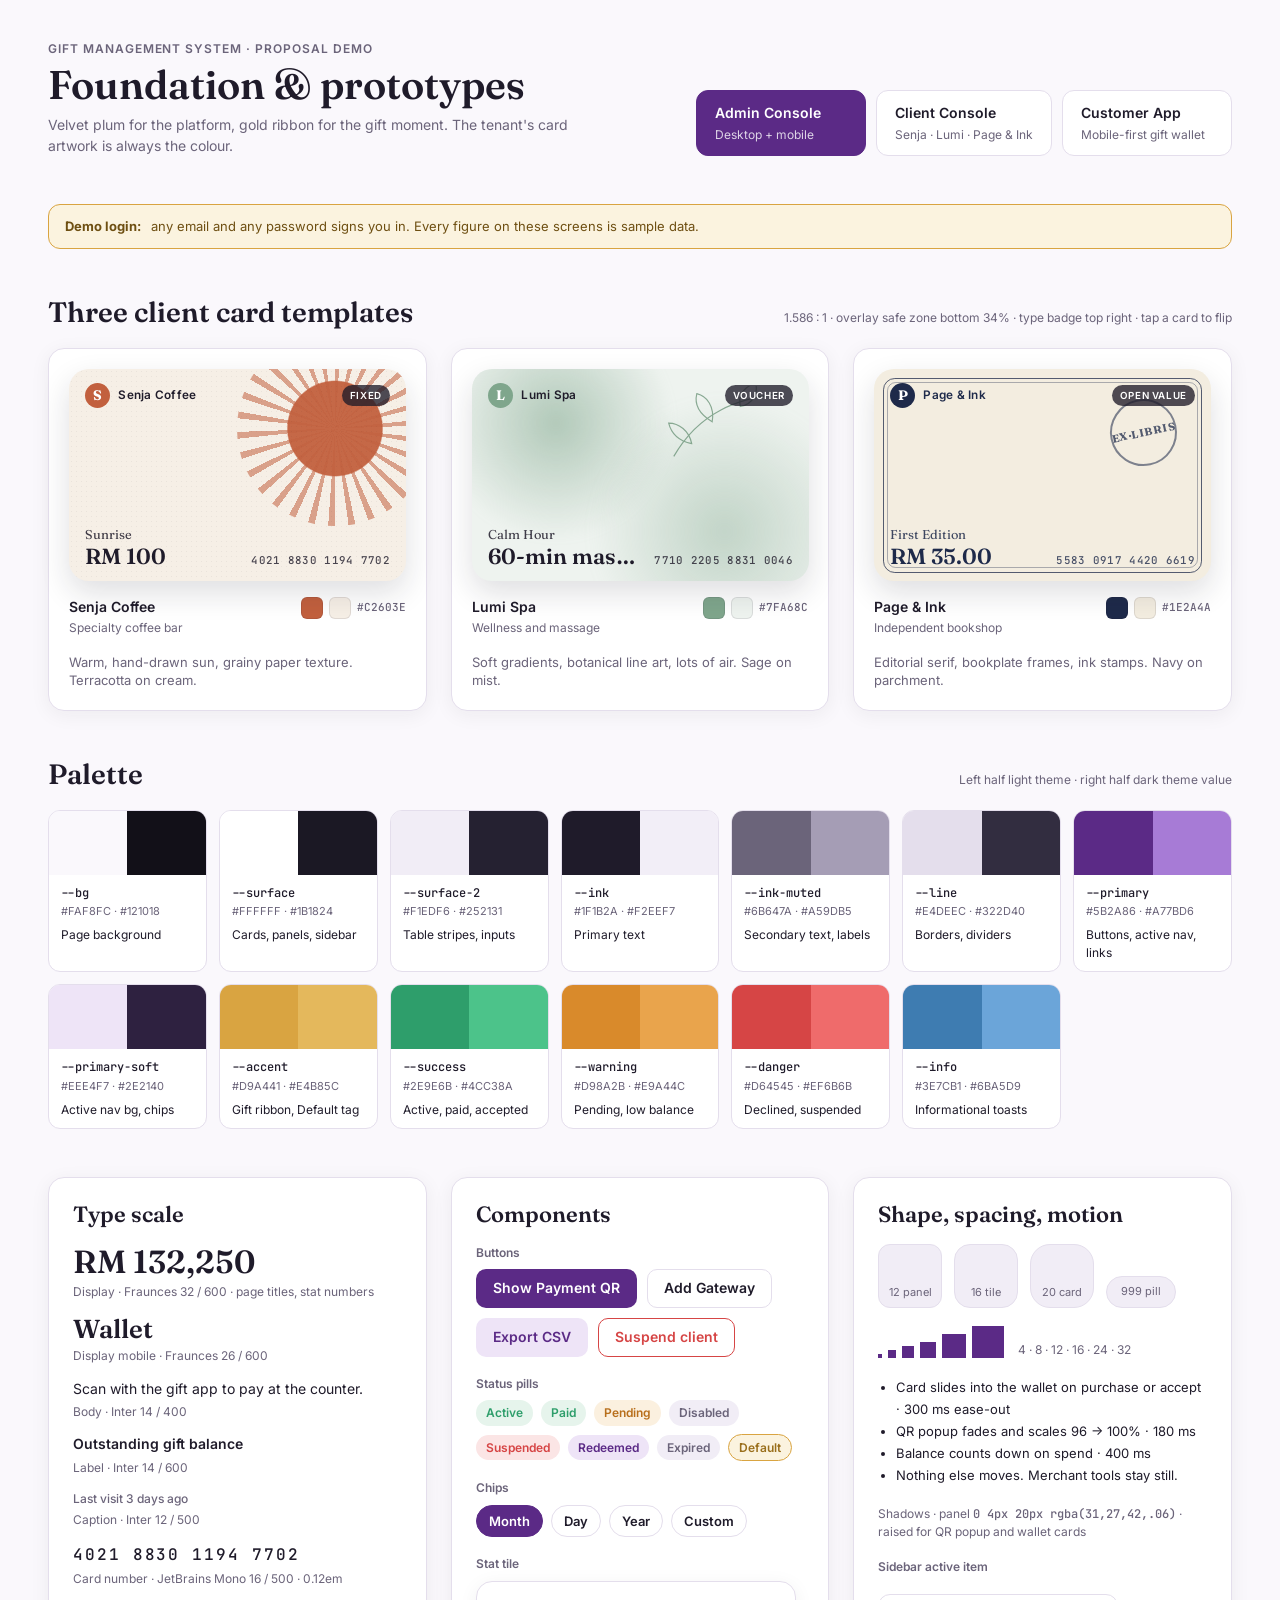
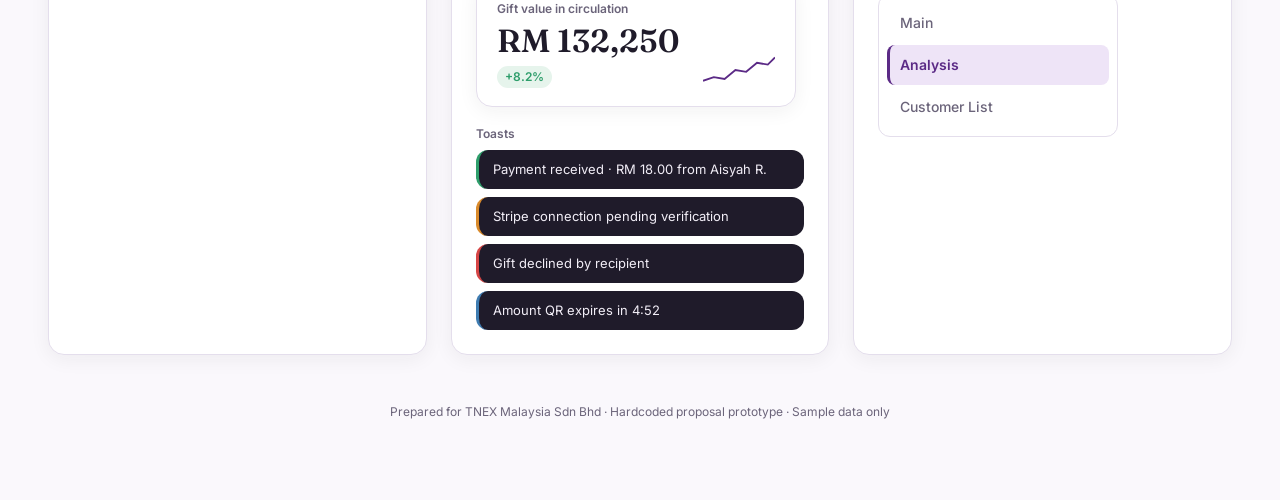
==== index.html @ 5adc4f4a "[Phase 1/Task 4] Foundation Hub Page - Card templates, palette, type scale and prototype entry point" ====
<!DOCTYPE html>
<html lang="en">
<head>
<meta charset="utf-8">
<meta name="viewport" content="width=device-width, initial-scale=1, viewport-fit=cover">
<title>Giftwell - Gift Management System</title>
<meta name="description" content="Gift Management System proposal demo - foundation, design tokens and links to the Admin, Client and Customer prototypes.">
<link rel="stylesheet" href="assets/css/tokens.css">
<link rel="stylesheet" href="assets/css/base.css">
<link rel="stylesheet" href="assets/css/gift-card.css">
<style>
  .hub {
    max-width: 1440px;
    margin: 0 auto;
    padding: 40px 48px 80px;
    display: flex;
    flex-direction: column;
    gap: 48px;
  }

  .hub-header {
    display: flex;
    flex-wrap: wrap;
    gap: 24px;
    align-items: flex-end;
    justify-content: space-between;
  }

  .hub-title {
    font-family: var(--font-display);
    font-size: 40px;
    font-weight: 600;
    margin: 6px 0 8px;
    line-height: 1.1;
  }

  .hub-lead {
    margin: 0;
    color: var(--ink-muted);
    max-width: 560px;
  }

  .hub-nav {
    display: flex;
    gap: 10px;
    flex-wrap: wrap;
  }

  .hub-link {
    display: flex;
    flex-direction: column;
    gap: 2px;
    min-width: 170px;
    padding: 12px 18px;
    border-radius: var(--radius-panel);
    border: 1px solid var(--line);
    background: var(--surface);
    color: var(--ink);
    font-weight: 600;
    text-decoration: none;
  }

  .hub-link:hover {
    border-color: var(--primary);
    color: var(--ink);
  }

  .hub-link small {
    font-size: 12px;
    font-weight: 400;
    color: var(--ink-muted);
  }

  .hub-link.is-primary {
    background: var(--primary);
    border-color: var(--primary);
    color: #fff;
  }

  .hub-link.is-primary small {
    color: rgba(255, 255, 255, 0.8);
  }

  .hub-link.is-primary:hover {
    background: var(--primary-hover);
  }

  .demo-note {
    display: flex;
    align-items: center;
    gap: 10px;
    padding: 12px 16px;
    border-radius: var(--radius-panel);
    background: var(--pill-gold-bg);
    border: 1px solid var(--accent);
    color: #6E4F12;
    font-size: 13px;
  }

  .section {
    display: flex;
    flex-direction: column;
    gap: 20px;
  }

  .section-head {
    display: flex;
    align-items: baseline;
    justify-content: space-between;
    gap: 16px;
    flex-wrap: wrap;
  }

  .section-head h2 {
    font-family: var(--font-display);
    font-size: 28px;
    font-weight: 600;
  }

  .template-grid {
    display: grid;
    grid-template-columns: repeat(auto-fit, minmax(280px, 1fr));
    gap: 24px;
  }

  .template-card {
    display: flex;
    flex-direction: column;
    gap: 16px;
    padding: 20px;
    background: var(--surface);
    border: 1px solid var(--line);
    border-radius: var(--radius-tile);
    box-shadow: var(--shadow-panel);
  }

  .color-chip {
    width: 22px;
    height: 22px;
    border-radius: 6px;
    border: 1px solid rgba(31, 27, 42, 0.1);
  }

  .palette-grid {
    display: grid;
    grid-template-columns: repeat(auto-fill, minmax(150px, 1fr));
    gap: 12px;
  }

  .palette-item {
    background: var(--surface);
    border: 1px solid var(--line);
    border-radius: var(--radius-panel);
    overflow: hidden;
  }

  .palette-swatches {
    display: flex;
    height: 64px;
  }

  .palette-swatches span {
    flex: 1;
  }

  .palette-body {
    padding: 10px 12px;
  }

  .foundation-grid {
    display: grid;
    grid-template-columns: repeat(auto-fit, minmax(320px, 1fr));
    gap: 24px;
  }

  .foundation-panel {
    display: flex;
    flex-direction: column;
    gap: 18px;
    padding: 24px;
    background: var(--surface);
    border: 1px solid var(--line);
    border-radius: var(--radius-tile);
    box-shadow: var(--shadow-panel);
    min-width: 0;
  }

  .type-sample-note {
    font-size: 12px;
    color: var(--ink-muted);
    margin-top: 4px;
  }

  .toast-sample {
    display: flex;
    align-items: center;
    padding: 10px 14px;
    border-radius: var(--radius-panel);
    background: var(--ink);
    color: #F2EEF7;
    font-size: 13px;
    border-left: 3px solid var(--tone);
  }

  .radius-box {
    display: flex;
    align-items: flex-end;
    justify-content: center;
    width: 64px;
    height: 64px;
    padding-bottom: 6px;
    background: var(--surface-2);
    border: 1px solid var(--line);
    font-size: 11px;
    color: var(--ink-muted);
  }

  .space-box {
    background: var(--primary);
  }

  .nav-sample {
    width: 240px;
    max-width: 100%;
    display: flex;
    flex-direction: column;
    gap: 2px;
    padding: 8px;
    background: var(--surface);
    border: 1px solid var(--line);
    border-radius: var(--radius-panel);
  }

  .nav-sample div {
    padding: 10px 12px 10px 13px;
    border-radius: 8px;
    color: var(--ink-muted);
    font-weight: 500;
  }

  .nav-sample .is-active {
    padding-left: 10px;
    background: var(--primary-soft);
    color: var(--primary);
    font-weight: 600;
    border-left: 3px solid var(--primary);
  }

  .hub-footer {
    color: var(--ink-muted);
    font-size: 12px;
    text-align: center;
  }

  @media (max-width: 767px) {
    .hub {
      padding: 24px 16px 56px;
      gap: 36px;
    }

    .hub-title {
      font-size: 30px;
    }

    .section-head h2 {
      font-size: 22px;
    }

    .hub-link {
      flex: 1 1 100%;
    }

    .template-grid,
    .foundation-grid {
      grid-template-columns: minmax(0, 1fr);
    }

    .foundation-panel {
      padding: 18px;
    }
  }
</style>
</head>
<body>
<div class="hub">

  <header class="hub-header">
    <div>
      <div class="eyebrow">Gift Management System &middot; Proposal demo</div>
      <h1 class="hub-title">Foundation &amp; prototypes</h1>
      <p class="hub-lead">Velvet plum for the platform, gold ribbon for the gift moment. The tenant's card artwork is always the colour.</p>
    </div>
    <nav class="hub-nav" aria-label="Prototypes">
      <a class="hub-link is-primary" href="login.html?role=admin&amp;next=admin.html">Admin Console<small>Desktop + mobile</small></a>
      <a class="hub-link" href="login.html?role=client&amp;next=client.html">Client Console<small>Senja &middot; Lumi &middot; Page &amp; Ink</small></a>
      <a class="hub-link" href="login.html?role=customer&amp;next=customer.html">Customer App<small>Mobile-first gift wallet</small></a>
    </nav>
  </header>

  <div class="demo-note" role="note">
    <strong>Demo login:</strong> any email and any password signs you in. Every figure on these screens is sample data.
  </div>

  <section class="section" aria-labelledby="templates-title">
    <div class="section-head">
      <h2 id="templates-title">Three client card templates</h2>
      <span class="caption">1.586 : 1 &middot; overlay safe zone bottom 34% &middot; type badge top right &middot; tap a card to flip</span>
    </div>
    <div class="template-grid" id="templateGrid"></div>
  </section>

  <section class="section" aria-labelledby="palette-title">
    <div class="section-head">
      <h2 id="palette-title">Palette</h2>
      <span class="caption">Left half light theme &middot; right half dark theme value</span>
    </div>
    <div class="palette-grid" id="paletteGrid"></div>
  </section>

  <section class="foundation-grid" aria-label="Foundation">
    <div class="foundation-panel">
      <h2 class="section-title">Type scale</h2>
      <div class="stack" style="--gap:14px">
        <div><div class="display" style="font-size:32px;line-height:1.1">RM 132,250</div><div class="type-sample-note">Display &middot; Fraunces 32 / 600 &middot; page titles, stat numbers</div></div>
        <div><div class="display" style="font-size:26px;line-height:1.1">Wallet</div><div class="type-sample-note">Display mobile &middot; Fraunces 26 / 600</div></div>
        <div><div>Scan with the gift app to pay at the counter.</div><div class="type-sample-note">Body &middot; Inter 14 / 400</div></div>
        <div><div style="font-weight:600">Outstanding gift balance</div><div class="type-sample-note">Label &middot; Inter 14 / 600</div></div>
        <div><div class="caption" style="font-weight:500">Last visit 3 days ago</div><div class="type-sample-note">Caption &middot; Inter 12 / 500</div></div>
        <div><div class="mono" style="font-size:16px;letter-spacing:.12em;overflow-wrap:anywhere">4021 8830 1194 7702</div><div class="type-sample-note">Card number &middot; JetBrains Mono 16 / 500 &middot; 0.12em</div></div>
      </div>
    </div>

    <div class="foundation-panel">
      <h2 class="section-title">Components</h2>
      <div class="stack" style="--gap:8px">
        <div class="stat-label">Buttons</div>
        <div class="row-wrap" style="--gap:10px">
          <button type="button" class="btn btn-primary">Show Payment QR</button>
          <button type="button" class="btn btn-outline">Add Gateway</button>
          <button type="button" class="btn btn-soft">Export CSV</button>
          <button type="button" class="btn btn-danger-outline">Suspend client</button>
        </div>
      </div>
      <div class="stack" style="--gap:8px">
        <div class="stat-label">Status pills</div>
        <div class="row-wrap" style="--gap:8px" id="pillRow"></div>
      </div>
      <div class="stack" style="--gap:8px">
        <div class="stat-label">Chips</div>
        <div class="row-wrap" style="--gap:8px">
          <span class="chip is-active">Month</span><span class="chip">Day</span><span class="chip">Year</span><span class="chip">Custom</span>
        </div>
      </div>
      <div class="stack" style="--gap:8px">
        <div class="stat-label">Stat tile</div>
        <div class="stat-tile" style="max-width:320px" id="statSample"></div>
      </div>
      <div class="stack" style="--gap:8px">
        <div class="stat-label">Toasts</div>
        <div class="stack" style="--gap:8px;max-width:360px">
          <div class="toast-sample" style="--tone:var(--success)">Payment received &middot; RM 18.00 from Aisyah R.</div>
          <div class="toast-sample" style="--tone:var(--warning)">Stripe connection pending verification</div>
          <div class="toast-sample" style="--tone:var(--danger)">Gift declined by recipient</div>
          <div class="toast-sample" style="--tone:var(--info)">Amount QR expires in 4:52</div>
        </div>
      </div>
    </div>

    <div class="foundation-panel">
      <h2 class="section-title">Shape, spacing, motion</h2>
      <div class="row-wrap" style="--gap:12px;align-items:flex-end">
        <div class="radius-box" style="border-radius:12px">12 panel</div>
        <div class="radius-box" style="border-radius:16px">16 tile</div>
        <div class="radius-box" style="border-radius:20px">20 card</div>
        <div class="radius-box" style="width:auto;height:32px;padding:0 14px;align-items:center;border-radius:999px">999 pill</div>
      </div>
      <div class="row" style="--gap:6px;align-items:flex-end">
        <div class="space-box" style="width:4px;height:4px"></div>
        <div class="space-box" style="width:8px;height:8px"></div>
        <div class="space-box" style="width:12px;height:12px"></div>
        <div class="space-box" style="width:16px;height:16px"></div>
        <div class="space-box" style="width:24px;height:24px"></div>
        <div class="space-box" style="width:32px;height:32px"></div>
        <span class="caption" style="margin-left:8px">4 &middot; 8 &middot; 12 &middot; 16 &middot; 24 &middot; 32</span>
      </div>
      <ul style="margin:0;padding-left:18px;line-height:1.7;font-size:13px">
        <li>Card slides into the wallet on purchase or accept &middot; 300 ms ease-out</li>
        <li>QR popup fades and scales 96 &rarr; 100% &middot; 180 ms</li>
        <li>Balance counts down on spend &middot; 400 ms</li>
        <li>Nothing else moves. Merchant tools stay still.</li>
      </ul>
      <div class="caption">Shadows &middot; panel <span class="mono">0 4px 20px rgba(31,27,42,.06)</span> &middot; raised for QR popup and wallet cards</div>
      <div class="stat-label">Sidebar active item</div>
      <div class="nav-sample" aria-hidden="true">
        <div>Main</div>
        <div class="is-active">Analysis</div>
        <div>Customer List</div>
      </div>
    </div>
  </section>

  <footer class="hub-footer">Prepared for TNEX Malaysia Sdn Bhd &middot; Hardcoded proposal prototype &middot; Sample data only</footer>
</div>

<script src="assets/js/ui.js"></script>
<script>
  (function () {
    "use strict";

    var templates = [
      { business: "Specialty coffee bar", language: "Warm, hand-drawn sun, grainy paper texture. Terracotta on cream.",
        card: { tenant: "Senja Coffee", name: "Sunrise", type: "fixed", balanceLabel: "RM 100", number: "4021 8830 1194 7702", expiry: "Mar 2027" } },
      { business: "Wellness and massage", language: "Soft gradients, botanical line art, lots of air. Sage on mist.",
        card: { tenant: "Lumi Spa", name: "Calm Hour", type: "voucher", balanceLabel: "60-min massage", number: "7710 2205 8831 0046", expiry: "Dec 2026" } },
      { business: "Independent bookshop", language: "Editorial serif, bookplate frames, ink stamps. Navy on parchment.",
        card: { tenant: "Page & Ink", name: "First Edition", type: "open", balanceLabel: "RM 35.00", number: "5583 0917 4420 6619", expiry: "Jun 2027" } }
    ];

    var tokens = [
      ["--bg", "#FAF8FC", "#121018", "Page background"],
      ["--surface", "#FFFFFF", "#1B1824", "Cards, panels, sidebar"],
      ["--surface-2", "#F1EDF6", "#252131", "Table stripes, inputs"],
      ["--ink", "#1F1B2A", "#F2EEF7", "Primary text"],
      ["--ink-muted", "#6B647A", "#A59DB5", "Secondary text, labels"],
      ["--line", "#E4DEEC", "#322D40", "Borders, dividers"],
      ["--primary", "#5B2A86", "#A77BD6", "Buttons, active nav, links"],
      ["--primary-soft", "#EEE4F7", "#2E2140", "Active nav bg, chips"],
      ["--accent", "#D9A441", "#E4B85C", "Gift ribbon, Default tag"],
      ["--success", "#2E9E6B", "#4CC38A", "Active, paid, accepted"],
      ["--warning", "#D98A2B", "#E9A44C", "Pending, low balance"],
      ["--danger", "#D64545", "#EF6B6B", "Declined, suspended"],
      ["--info", "#3E7CB1", "#6BA5D9", "Informational toasts"]
    ];

    var flipped = {};

    function renderTemplates() {
      var grid = document.getElementById("templateGrid");
      grid.innerHTML = templates.map(function (t, i) {
        var style = UI.tenantStyle(t.card.tenant);
        return (
          '<article class="template-card">' +
          UI.renderGiftCard(t.card, { flipped: !!flipped[i], action: "flipTemplate", id: i }) +
          '<div class="spread" style="align-items:flex-start">' +
          '<div><div style="font-weight:600">' + UI.escapeHtml(t.card.tenant) + '</div><div class="caption" style="margin-top:2px">' + UI.escapeHtml(t.business) + "</div></div>" +
          '<div class="row" style="--gap:6px">' +
          '<span class="color-chip" style="background:' + style.brand + '"></span>' +
          '<span class="color-chip" style="background:' + style.art + '"></span>' +
          '<span class="mono caption" style="font-size:11px">' + style.brand + "</span></div></div>" +
          '<div class="caption" style="font-size:13px">' + UI.escapeHtml(t.language) + "</div>" +
          "</article>"
        );
      }).join("");
    }

    function renderPalette() {
      document.getElementById("paletteGrid").innerHTML = tokens.map(function (tk) {
        return (
          '<div class="palette-item"><div class="palette-swatches"><span style="background:' + tk[1] + '"></span><span style="background:' + tk[2] + '"></span></div>' +
          '<div class="palette-body"><div class="mono" style="font-size:12px">' + tk[0] + '</div>' +
          '<div class="caption" style="font-size:11px;margin-top:2px">' + tk[1] + " &middot; " + tk[2] + "</div>" +
          '<div style="font-size:12px;margin-top:6px">' + tk[3] + "</div></div></div>"
        );
      }).join("");
    }

    function renderComponents() {
      document.getElementById("pillRow").innerHTML = ["Active", "Paid", "Pending", "Disabled", "Suspended", "Redeemed", "Expired", "Default"]
        .map(function (s) { return UI.pill(s); }).join("");
      document.getElementById("statSample").innerHTML =
        '<div><div class="stat-label">Gift value in circulation</div><div class="stat-value" style="font-size:32px">RM 132,250</div>' +
        '<span class="delta pill-success">+8.2%</span></div>' + UI.sparkline("0,32 12,28 24,30 36,20 48,22 60,12 72,14 80,6");
    }

    UI.delegate(document, {
      flipTemplate: function (el) {
        var i = el.getAttribute("data-id");
        flipped[i] = !flipped[i];
        renderTemplates();
      }
    });

    renderTemplates();
    renderPalette();
    renderComponents();
  })();
</script>
</body>
</html>
---- assets/css/tokens.css ----
/* Gift Management System - design tokens
   Velvet plum for the platform, gold ribbon for the gift moment.
   The tenant's card artwork is always the colour. */

@import url("https://fonts.googleapis.com/css2?family=Fraunces:opsz,wght@9..144,400;9..144,600;9..144,700&family=Inter:wght@400;500;600&family=JetBrains+Mono:wght@500&display=swap");

:root {
  color-scheme: light;

  /* Palette (light) */
  --bg: #FAF8FC;
  --surface: #FFFFFF;
  --surface-2: #F1EDF6;
  --ink: #1F1B2A;
  --ink-muted: #6B647A;
  --line: #E4DEEC;
  --primary: #5B2A86;
  --primary-hover: #4A2170;
  --primary-soft: #EEE4F7;
  --accent: #D9A441;
  --accent-light: #E4B85C;
  --accent-dark: #B8862B;
  --success: #2E9E6B;
  --warning: #D98A2B;
  --danger: #D64545;
  --info: #3E7CB1;
  --backdrop: #E9E4F0;
  --scan-bg: #0E0C14;

  /* Dark palette values, kept for a later dark-theme pass (not applied yet) */
  --dark-bg: #121018;
  --dark-surface: #1B1824;
  --dark-surface-2: #252131;
  --dark-ink: #F2EEF7;
  --dark-ink-muted: #A59DB5;
  --dark-line: #322D40;
  --dark-primary: #A77BD6;
  --dark-primary-soft: #2E2140;

  /* Status pill pairs (background / foreground) */
  --pill-success-bg: #E6F4EC;
  --pill-success-fg: #2E9E6B;
  --pill-warning-bg: #FBF0DF;
  --pill-warning-fg: #B86F1C;
  --pill-danger-bg: #FBE5E5;
  --pill-danger-fg: #D64545;
  --pill-neutral-bg: #F1EDF6;
  --pill-neutral-fg: #6B647A;
  --pill-primary-bg: #EEE4F7;
  --pill-primary-fg: #5B2A86;
  --pill-gold-bg: #FBF3DF;
  --pill-gold-fg: #9A6F1C;

  /* Tenant brands */
  --senja-brand: #C2603E;
  --senja-art: #F6EFE6;
  --lumi-brand: #7FA68C;
  --lumi-art: #EEF3EF;
  --page-brand: #1E2A4A;
  --page-art: #F3EDE0;

  /* Active tenant brand (Client console overrides per tenant) */
  --brand: var(--primary);

  /* Typography */
  --font-display: "Fraunces", Georgia, "Times New Roman", serif;
  --font-body: "Inter", system-ui, -apple-system, "Segoe UI", Roboto, sans-serif;
  --font-mono: "JetBrains Mono", ui-monospace, "Cascadia Mono", Consolas, monospace;
  --text-title: 32px;
  --text-stat: 30px;
  --text-body: 14px;
  --text-caption: 12px;

  /* Shape */
  --radius-sm: 8px;
  --radius-control: 10px;
  --radius-panel: 12px;
  --radius-tile: 16px;
  --radius-card: 20px;
  --radius-pill: 999px;

  /* Spacing (base unit 4px) */
  --space-1: 4px;
  --space-2: 8px;
  --space-3: 12px;
  --space-4: 16px;
  --space-5: 20px;
  --space-6: 24px;
  --space-8: 32px;

  /* Shadows */
  --shadow-panel: 0 4px 20px rgba(31, 27, 42, 0.06);
  --shadow-raised: 0 12px 30px rgba(31, 27, 42, 0.14);
  --shadow-modal: 0 30px 80px rgba(31, 27, 42, 0.35);
  --shadow-sheet: 0 -12px 40px rgba(31, 27, 42, 0.25);
  --scrim: rgba(31, 27, 42, 0.45);

  /* Motion */
  --ease-out: cubic-bezier(0.2, 0.7, 0.2, 1);
}

@media (max-width: 767px) {
  :root {
    --text-title: 26px;
    --text-stat: 24px;
  }
}
---- assets/css/base.css ----
/* Gift Management System - base styles and shared components
   Requires tokens.css loaded first. */

*,
*::before,
*::after {
  box-sizing: border-box;
}

html {
  -webkit-text-size-adjust: 100%;
}

body {
  margin: 0;
  background: var(--bg);
  color: var(--ink);
  font-family: var(--font-body);
  font-size: var(--text-body);
  line-height: 1.45;
  -webkit-font-smoothing: antialiased;
}

img,
svg {
  max-width: 100%;
}

a {
  color: var(--primary);
}

a:hover {
  color: #3F1A62;
}

button,
input,
select,
textarea {
  font-family: inherit;
  font-size: inherit;
  color: inherit;
}

button {
  cursor: pointer;
}

input:focus,
select:focus,
textarea:focus {
  outline: 2px solid var(--primary);
  outline-offset: 1px;
}

button:focus-visible,
a:focus-visible {
  outline: 2px solid var(--primary);
  outline-offset: 2px;
}

h1,
h2,
h3 {
  margin: 0;
  line-height: 1.1;
}

[hidden] {
  display: none !important;
}

/* ---------- Typography helpers ---------- */

.display {
  font-family: var(--font-display);
  font-weight: 600;
}

.page-title {
  font-family: var(--font-display);
  font-weight: 600;
  font-size: var(--text-title);
  line-height: 1.1;
  margin: 0;
}

.section-title {
  font-family: var(--font-display);
  font-weight: 600;
  font-size: 22px;
}

.mono {
  font-family: var(--font-mono);
  font-weight: 500;
}

.muted {
  color: var(--ink-muted);
}

.caption {
  font-size: var(--text-caption);
  color: var(--ink-muted);
}

.eyebrow {
  font-size: var(--text-caption);
  font-weight: 600;
  letter-spacing: 0.08em;
  text-transform: uppercase;
  color: var(--ink-muted);
}

.text-danger {
  color: var(--danger);
}

.text-success {
  color: var(--success);
}

.sr-only {
  position: absolute;
  width: 1px;
  height: 1px;
  padding: 0;
  margin: -1px;
  overflow: hidden;
  clip: rect(0, 0, 0, 0);
  border: 0;
}

/* ---------- Layout helpers ---------- */

.stack {
  display: flex;
  flex-direction: column;
  gap: var(--gap, 16px);
}

.row {
  display: flex;
  align-items: center;
  gap: var(--gap, 12px);
}

.row-wrap {
  display: flex;
  flex-wrap: wrap;
  align-items: center;
  gap: var(--gap, 12px);
}

.spread {
  display: flex;
  justify-content: space-between;
  align-items: center;
  gap: 12px;
}

.page-head {
  display: flex;
  justify-content: space-between;
  align-items: flex-end;
  gap: 16px;
  flex-wrap: wrap;
}

.panel-row {
  display: flex;
  flex-wrap: wrap;
  gap: 24px;
}

.panel-row > * {
  min-width: 0;
}

/* ---------- Buttons ---------- */

.btn {
  display: inline-flex;
  align-items: center;
  justify-content: center;
  gap: 8px;
  padding: 10px 16px;
  border-radius: var(--radius-control);
  border: 1px solid transparent;
  font-weight: 600;
  font-size: 14px;
  line-height: 1.2;
  text-decoration: none;
  white-space: nowrap;
  transition: background 150ms, border-color 150ms, color 150ms;
}

.btn:disabled {
  opacity: 0.55;
  cursor: not-allowed;
}

.btn-primary {
  background: var(--primary);
  color: #fff;
}

.btn-primary:hover {
  background: var(--primary-hover);
  color: #fff;
}

.btn-brand {
  background: var(--brand);
  color: #fff;
  box-shadow: 0 8px 20px rgba(31, 27, 42, 0.12);
}

.btn-brand:hover {
  filter: brightness(0.94);
  color: #fff;
}

.btn-outline {
  background: var(--surface);
  color: var(--ink);
  border-color: var(--line);
}

.btn-outline:hover {
  border-color: var(--primary);
  color: var(--ink);
}

.btn-soft {
  background: var(--primary-soft);
  color: var(--primary);
}

.btn-soft:hover {
  background: #E4D5F2;
}

.btn-gold {
  background: var(--accent);
  color: var(--ink);
}

.btn-danger-outline {
  background: var(--surface);
  color: var(--danger);
  border-color: var(--danger);
}

.btn-danger-outline:hover {
  background: var(--pill-danger-bg);
}

.btn-danger {
  background: var(--danger);
  color: #fff;
}

.btn-sm {
  padding: 6px 10px;
  border-radius: var(--radius-sm);
  font-size: 12px;
}

.btn-lg {
  padding: 14px 18px;
  border-radius: 14px;
}

.btn-block {
  width: 100%;
}

.btn-link {
  background: none;
  border: 0;
  padding: 0;
  color: var(--primary);
  font-weight: 600;
  font-size: 13px;
  text-decoration: none;
}

.icon-btn {
  display: inline-flex;
  align-items: center;
  justify-content: center;
  flex-shrink: 0;
  width: 32px;
  height: 32px;
  border-radius: 50%;
  border: 0;
  background: var(--surface-2);
  font-size: 16px;
  line-height: 1;
}

.icon-btn-outline {
  display: inline-flex;
  align-items: center;
  justify-content: center;
  flex-shrink: 0;
  width: 40px;
  height: 40px;
  border-radius: 10px;
  border: 1px solid var(--line);
  background: var(--surface);
}

/* ---------- Form controls ---------- */

.field {
  display: flex;
  flex-direction: column;
  gap: 6px;
  font-size: 12px;
  font-weight: 600;
  color: var(--ink-muted);
}

.input,
.select,
.textarea {
  width: 100%;
  padding: 10px 12px;
  border-radius: var(--radius-control);
  border: 1px solid var(--line);
  background: var(--surface-2);
  font-size: 14px;
  font-weight: 400;
  color: var(--ink);
  min-width: 0;
}

.input-plain {
  background: var(--surface);
}

.textarea {
  resize: none;
}

.input-group {
  display: flex;
  align-items: center;
  border: 1px solid var(--line);
  border-radius: var(--radius-control);
  background: var(--surface-2);
  overflow: hidden;
}

.input-group input {
  flex: 1;
  min-width: 0;
  padding: 10px 12px;
  border: 0;
  background: transparent;
  font-size: 14px;
  color: var(--ink);
}

.input-group input:focus {
  outline: none;
}

.input-group:focus-within {
  outline: 2px solid var(--primary);
  outline-offset: 1px;
}

.input-group .affix {
  padding: 0 12px;
  font-weight: 400;
  color: var(--ink-muted);
}

.amount-input {
  background: var(--surface);
  border-radius: 14px;
}

.amount-input .affix {
  padding: 0 14px;
  font-weight: 600;
}

.amount-input input {
  padding: 14px 12px 14px 0;
  font-family: var(--font-display);
  font-size: 30px;
  font-weight: 600;
}

.form-error {
  font-size: 13px;
  color: var(--danger);
  font-weight: 400;
}

.checkbox-row {
  display: flex;
  align-items: center;
  gap: 10px;
  font-size: 13px;
  cursor: pointer;
}

.checkbox-row input {
  width: 16px;
  height: 16px;
  accent-color: var(--primary);
}

/* ---------- Chips, pills, badges ---------- */

.chip {
  flex-shrink: 0;
  font-size: 13px;
  font-weight: 600;
  padding: 6px 12px;
  border-radius: var(--radius-pill);
  border: 1px solid var(--line);
  background: var(--surface);
  color: var(--ink);
  white-space: nowrap;
}

.chip.is-active {
  background: var(--primary);
  border-color: var(--primary);
  color: #fff;
}

.chip-scroll {
  display: flex;
  gap: 8px;
  overflow-x: auto;
  padding-bottom: 2px;
  scrollbar-width: none;
}

.chip-scroll::-webkit-scrollbar {
  display: none;
}

.pill {
  display: inline-flex;
  align-items: center;
  gap: 6px;
  font-size: 12px;
  font-weight: 600;
  padding: 4px 10px;
  border-radius: var(--radius-pill);
  white-space: nowrap;
  background: var(--pill-neutral-bg);
  color: var(--pill-neutral-fg);
}

.pill-sm {
  font-size: 11px;
  padding: 3px 8px;
}

.pill-success { background: var(--pill-success-bg); color: var(--pill-success-fg); }
.pill-warning { background: var(--pill-warning-bg); color: var(--pill-warning-fg); }
.pill-danger { background: var(--pill-danger-bg); color: var(--pill-danger-fg); }
.pill-neutral { background: var(--pill-neutral-bg); color: var(--pill-neutral-fg); }
.pill-primary { background: var(--pill-primary-bg); color: var(--pill-primary-fg); }
.pill-gold { background: var(--pill-gold-bg); color: var(--pill-gold-fg); border: 1px solid var(--accent); }

.type-tag {
  font-size: 11px;
  font-weight: 600;
  letter-spacing: 0.04em;
  text-transform: uppercase;
  padding: 3px 8px;
  border-radius: var(--radius-pill);
  background: var(--primary-soft);
  color: var(--primary);
  white-space: nowrap;
}

.dot {
  width: 8px;
  height: 8px;
  border-radius: 50%;
  background: currentColor;
  flex-shrink: 0;
}

.swatch {
  width: 10px;
  height: 10px;
  border-radius: 3px;
  flex-shrink: 0;
}

/* ---------- Avatars and brand marks ---------- */

.avatar {
  display: inline-flex;
  align-items: center;
  justify-content: center;
  flex-shrink: 0;
  width: var(--size, 32px);
  height: var(--size, 32px);
  border-radius: 50%;
  background: var(--primary-soft);
  color: var(--primary);
  font-weight: 600;
  font-size: 11px;
}

.brand-mark {
  display: inline-flex;
  align-items: center;
  justify-content: center;
  flex-shrink: 0;
  width: var(--size, 34px);
  height: var(--size, 34px);
  border-radius: 10px;
  background: var(--mark, var(--primary));
  color: #fff;
  font-family: var(--font-display);
  font-weight: 700;
  font-size: calc(var(--size, 34px) * 0.5);
}

/* ---------- Panels and stat tiles ---------- */

.panel {
  background: var(--surface);
  border: 1px solid var(--line);
  border-radius: var(--radius-panel);
  padding: 20px 24px;
  box-shadow: var(--shadow-panel);
  min-width: 0;
}

.panel-flush {
  padding: 0;
  overflow: hidden;
}

.panel-head {
  display: flex;
  justify-content: space-between;
  align-items: baseline;
  gap: 12px;
  flex-wrap: wrap;
}

.panel-head-bar {
  padding: 16px 24px;
  border-bottom: 1px solid var(--line);
}

.panel-title {
  font-weight: 600;
}

.stat-grid {
  display: grid;
  grid-template-columns: repeat(auto-fit, minmax(160px, 1fr));
  gap: 16px;
}

.stat-tile {
  display: flex;
  justify-content: space-between;
  gap: 8px;
  min-width: 0;
  padding: 18px 20px;
  background: var(--surface);
  border: 1px solid var(--line);
  border-radius: var(--radius-tile);
  box-shadow: var(--shadow-panel);
}

.stat-tile > div {
  min-width: 0;
}

.stat-label {
  font-size: 12px;
  font-weight: 600;
  color: var(--ink-muted);
}

.stat-value {
  font-family: var(--font-display);
  font-weight: 600;
  font-size: var(--text-stat);
  line-height: 1.1;
  margin-top: 6px;
  overflow-wrap: anywhere;
}

.delta {
  display: inline-block;
  margin-top: 8px;
  font-size: 12px;
  font-weight: 600;
  padding: 2px 8px;
  border-radius: var(--radius-pill);
}

.sparkline {
  align-self: flex-end;
  flex-shrink: 0;
}

.list-row {
  display: flex;
  align-items: center;
  gap: 12px;
  padding: 11px 0;
  border-bottom: 1px solid var(--surface-2);
}

.list-row:last-child {
  border-bottom: 0;
}

.list-row .grow {
  flex: 1;
  min-width: 0;
}

.row-title {
  font-size: 13px;
  font-weight: 600;
}

.row-sub {
  font-size: 12px;
  color: var(--ink-muted);
}

.empty-state {
  padding: 40px;
  text-align: center;
  color: var(--ink-muted);
}

/* ---------- Tabs and segmented controls ---------- */

.tabs {
  display: flex;
  gap: 4px;
  border-bottom: 1px solid var(--line);
  overflow-x: auto;
  scrollbar-width: none;
}

.tabs::-webkit-scrollbar {
  display: none;
}

.tab {
  border: 0;
  background: none;
  padding: 10px 14px;
  font-size: 14px;
  font-weight: 600;
  color: var(--ink-muted);
  border-bottom: 2px solid transparent;
  margin-bottom: -1px;
  white-space: nowrap;
}

.tab.is-active {
  color: var(--primary);
  border-bottom-color: var(--primary);
}

.segmented {
  display: flex;
  gap: 6px;
  padding: 4px;
  border-radius: var(--radius-control);
  background: var(--surface-2);
}

.segmented button {
  flex: 1;
  padding: 8px 6px;
  border-radius: 8px;
  border: 0;
  background: transparent;
  font-size: 13px;
  font-weight: 600;
  color: var(--ink-muted);
}

.segmented button.is-active {
  background: var(--surface);
  color: var(--primary);
  box-shadow: 0 1px 4px rgba(31, 27, 42, 0.12);
}

.segmented-pill {
  border-radius: var(--radius-pill);
  gap: 4px;
}

.segmented-pill button {
  padding: 8px 16px;
  border-radius: var(--radius-pill);
}

/* ---------- Toggle switch ---------- */

.switch {
  position: relative;
  flex-shrink: 0;
  width: 44px;
  height: 26px;
  border-radius: var(--radius-pill);
  border: 0;
  background: var(--line);
  transition: background 150ms;
}

.switch::after {
  content: "";
  position: absolute;
  top: 3px;
  left: 3px;
  width: 20px;
  height: 20px;
  border-radius: 50%;
  background: #fff;
  box-shadow: 0 1px 3px rgba(0, 0, 0, 0.2);
  transition: left 150ms;
}

.switch.is-on {
  background: var(--primary);
}

.switch.is-on::after {
  left: 21px;
}

/* ---------- Tables ---------- */

.table-wrap {
  overflow-x: auto;
}

.table {
  width: 100%;
  border-collapse: collapse;
  font-size: 13px;
}

.table th {
  padding: 10px 16px;
  background: var(--surface-2);
  color: var(--ink-muted);
  font-size: 12px;
  font-weight: 600;
  text-align: left;
  white-space: nowrap;
}

.table td {
  padding: 12px 16px;
  border-top: 1px solid var(--surface-2);
  vertical-align: middle;
}

.table th:first-child,
.table td:first-child {
  padding-left: 24px;
}

.table th:last-child,
.table td:last-child {
  padding-right: 24px;
}

.table tbody tr:hover {
  background: var(--bg);
}

.num {
  text-align: right !important;
}

.progress {
  flex: 1;
  height: 6px;
  border-radius: var(--radius-pill);
  background: var(--surface-2);
  overflow: hidden;
}

.progress > span {
  display: block;
  height: 100%;
  border-radius: var(--radius-pill);
  background: var(--primary);
}

/* ---------- Toast ---------- */

.toast {
  position: fixed;
  left: 50%;
  bottom: calc(24px + env(safe-area-inset-bottom, 0px));
  transform: translateX(-50%);
  z-index: 200;
  max-width: calc(100vw - 32px);
  padding: 12px 16px;
  border-radius: var(--radius-panel);
  background: var(--ink);
  color: #F2EEF7;
  font-size: 13px;
  white-space: nowrap;
  overflow: hidden;
  text-overflow: ellipsis;
  border-left: 3px solid var(--toast-color, var(--success));
  box-shadow: 0 12px 30px rgba(31, 27, 42, 0.3);
  animation: toastIn 200ms ease-out;
}

/* ---------- Spinner ---------- */

.spinner {
  display: inline-block;
  flex-shrink: 0;
  width: var(--size, 36px);
  height: var(--size, 36px);
  border-radius: 50%;
  border: 3px solid var(--line);
  border-top-color: var(--primary);
  animation: spin 700ms linear infinite;
}

.spinner-sm {
  --size: 16px;
  border-width: 2px;
}

/* ---------- Charts ---------- */

.bar-chart {
  display: grid;
  grid-template-columns: repeat(var(--bars, 7), 1fr);
  gap: 10px;
  align-items: end;
  height: 200px;
  margin-top: 20px;
  border-bottom: 1px solid var(--line);
}

.bar-col {
  display: flex;
  flex-direction: column;
  align-items: center;
  justify-content: flex-end;
  gap: 6px;
  height: 100%;
  min-width: 0;
}

.bar-value {
  font-size: 11px;
  color: var(--ink-muted);
  white-space: nowrap;
}

.bar {
  width: 60%;
  max-width: 40px;
  border-radius: 6px 6px 0 0;
  background: var(--primary);
}

.bar-labels {
  display: grid;
  grid-template-columns: repeat(var(--bars, 7), 1fr);
  gap: 10px;
  margin-top: 8px;
  font-size: 12px;
  color: var(--ink-muted);
  text-align: center;
}

.donut-wrap {
  display: flex;
  align-items: center;
  gap: 20px;
  margin-top: 16px;
  flex-wrap: wrap;
}

.legend {
  display: flex;
  flex-direction: column;
  gap: 10px;
  font-size: 13px;
  flex: 1;
  min-width: 120px;
}

.legend-item {
  display: flex;
  align-items: center;
  gap: 8px;
}

.legend-item strong {
  margin-left: auto;
}

/* ---------- Keyframes ---------- */

@keyframes popIn {
  from { opacity: 0; transform: scale(0.96); }
  to { opacity: 1; transform: scale(1); }
}

@keyframes toastIn {
  from { opacity: 0; transform: translate(-50%, 8px); }
  to { opacity: 1; transform: translate(-50%, 0); }
}

@keyframes sheetIn {
  from { transform: translateY(100%); }
  to { transform: none; }
}

@keyframes slideIn {
  from { opacity: 0; transform: translateY(-40px) scale(0.96); }
  to { opacity: 1; transform: none; }
}

@keyframes drawerIn {
  from { transform: translateX(100%); }
  to { transform: none; }
}

@keyframes fadeIn {
  from { opacity: 0; }
  to { opacity: 1; }
}

@keyframes scanLine {
  0% { top: 8%; }
  50% { top: 88%; }
  100% { top: 8%; }
}

@keyframes spin {
  to { transform: rotate(360deg); }
}

.anim-pop {
  animation: popIn 180ms ease-out;
}

.anim-slide {
  animation: slideIn 300ms ease-out;
}

@media (prefers-reduced-motion: reduce) {
  *,
  *::before,
  *::after {
    animation-duration: 1ms !important;
    animation-iteration-count: 1 !important;
    transition-duration: 1ms !important;
  }
}
---- assets/css/gift-card.css ----
/* Gift card - the client's artwork is always the card.
   1.586 : 1, overlay safe zone bottom 34%, type badge top right.
   Sizes use container query units so one card scales from 96px thumbnails to full wallet width. */

.gift-card {
  position: relative;
  width: 100%;
  aspect-ratio: 1.586;
  perspective: 1200px;
  container-type: inline-size;
  font-family: var(--font-body);
  --card-art: var(--senja-art);
  --card-ink: #1F1B2A;
  --card-brand: var(--senja-brand);
}

.gift-card[data-action] {
  cursor: pointer;
}

.gift-card.is-dim {
  opacity: 0.55;
}

.gc-inner {
  position: absolute;
  inset: 0;
  transform-style: preserve-3d;
  transition: transform 500ms var(--ease-out);
}

.gift-card.is-flipped .gc-inner {
  transform: rotateY(180deg);
}

.gc-face {
  position: absolute;
  inset: 0;
  overflow: hidden;
  border-radius: clamp(8px, 5.9cqi, 20px);
  -webkit-backface-visibility: hidden;
  backface-visibility: hidden;
}

.gc-front {
  background: var(--card-art);
  color: var(--card-ink);
  box-shadow: var(--shadow-raised);
}

.gift-card.is-flat .gc-front {
  box-shadow: none;
}

/* ---------- Motifs ---------- */

.gc-sun {
  position: absolute;
  right: -8%;
  top: -18%;
  width: 58%;
  aspect-ratio: 1;
  border-radius: 50%;
  background:
    radial-gradient(circle at 50% 50%, rgba(194, 96, 62, 0.95) 0 34%, rgba(194, 96, 62, 0) 35%),
    repeating-conic-gradient(rgba(194, 96, 62, 0.55) 0 4deg, transparent 4deg 12deg);
}

.gc-grain {
  position: absolute;
  inset: 0;
  background-image: radial-gradient(rgba(31, 27, 42, 0.08) 0.6px, transparent 0.7px);
  background-size: 5px 5px;
  opacity: 0.7;
}

.gc-mist-a {
  position: absolute;
  left: -10%;
  top: -30%;
  width: 70%;
  aspect-ratio: 1;
  border-radius: 50%;
  background: radial-gradient(circle, rgba(127, 166, 140, 0.55), rgba(127, 166, 140, 0) 70%);
  filter: blur(6px);
}

.gc-mist-b {
  position: absolute;
  right: -15%;
  bottom: -40%;
  width: 80%;
  aspect-ratio: 1;
  border-radius: 50%;
  background: radial-gradient(circle, rgba(127, 166, 140, 0.4), rgba(127, 166, 140, 0) 70%);
  filter: blur(8px);
}

.gc-leaves {
  position: absolute;
  right: 6%;
  top: 8%;
  width: 38%;
  opacity: 0.7;
}

.gc-frame-outer {
  position: absolute;
  inset: 2.6cqi;
  border: 1px solid rgba(30, 42, 74, 0.75);
  border-radius: 3.5cqi;
}

.gc-frame-inner {
  position: absolute;
  inset: 3.8cqi;
  border: 1px solid rgba(30, 42, 74, 0.35);
  border-radius: 2.6cqi;
}

.gc-stamp {
  position: absolute;
  right: 10%;
  top: 14%;
  width: 20%;
  aspect-ratio: 1;
  border-radius: 50%;
  border: 2px solid rgba(30, 42, 74, 0.55);
  display: flex;
  align-items: center;
  justify-content: center;
  transform: rotate(-12deg);
  font-family: var(--font-display);
  font-weight: 700;
  font-size: 3.2cqi;
  letter-spacing: 0.06em;
  color: rgba(30, 42, 74, 0.75);
}

.gc-blank {
  position: absolute;
  inset: 0;
  background: repeating-linear-gradient(135deg, rgba(107, 100, 122, 0.08) 0 8px, transparent 8px 16px);
}

/* ---------- Front overlay ---------- */

.gc-top {
  position: absolute;
  left: 4.7cqi;
  right: 4.7cqi;
  top: 4.1cqi;
  display: flex;
  align-items: center;
  justify-content: space-between;
  gap: 2cqi;
}

.gc-tenant {
  display: flex;
  align-items: center;
  gap: 2.4cqi;
  min-width: 0;
}

.gc-logo {
  display: flex;
  align-items: center;
  justify-content: center;
  flex-shrink: 0;
  width: 7.6cqi;
  height: 7.6cqi;
  border-radius: 50%;
  background: var(--card-brand);
  color: #fff;
  font-family: var(--font-display);
  font-weight: 700;
  font-size: 4.1cqi;
}

.gc-tenant-name {
  font-size: 3.5cqi;
  font-weight: 600;
  letter-spacing: 0.02em;
  white-space: nowrap;
  overflow: hidden;
  text-overflow: ellipsis;
}

.gc-badge {
  flex-shrink: 0;
  font-size: 2.9cqi;
  font-weight: 600;
  letter-spacing: 0.06em;
  text-transform: uppercase;
  padding: 0.9cqi 2.4cqi;
  border-radius: 999px;
  background: rgba(31, 27, 42, 0.78);
  color: #fff;
  white-space: nowrap;
}

.gc-safe {
  position: absolute;
  left: 4.7cqi;
  right: 4.7cqi;
  bottom: 3.5cqi;
  height: 34%;
  display: flex;
  flex-direction: column;
  justify-content: flex-end;
  gap: 0.6cqi;
}

.gc-name {
  font-family: var(--font-display);
  font-size: 3.8cqi;
  font-weight: 400;
  opacity: 0.85;
}

.gc-bottom {
  display: flex;
  align-items: baseline;
  justify-content: space-between;
  gap: 2.4cqi;
  min-width: 0;
}

.gc-balance {
  font-family: var(--font-display);
  font-size: 6.5cqi;
  font-weight: 600;
  line-height: 1.1;
  white-space: nowrap;
  overflow: hidden;
  text-overflow: ellipsis;
}

.gc-number {
  flex-shrink: 0;
  font-family: var(--font-mono);
  font-size: 3.2cqi;
  font-weight: 500;
  letter-spacing: 0.12em;
  opacity: 0.8;
  white-space: nowrap;
}

/* ---------- Back face ---------- */

.gc-back {
  transform: rotateY(180deg);
  background: #1F1B2A;
  color: #F2EEF7;
  box-shadow: 0 12px 30px rgba(31, 27, 42, 0.2);
  display: flex;
  gap: 4.1cqi;
  padding: 4.7cqi;
}

.gc-back-info {
  flex: 1;
  min-width: 0;
  display: flex;
  flex-direction: column;
  justify-content: space-between;
}

.gc-back-label {
  font-size: 2.9cqi;
  font-weight: 600;
  letter-spacing: 0.08em;
  text-transform: uppercase;
  color: #A59DB5;
}

.gc-back-balance {
  font-family: var(--font-display);
  font-size: 7cqi;
  font-weight: 600;
  line-height: 1.1;
}

.gc-back-number {
  font-family: var(--font-mono);
  font-size: 3.5cqi;
  letter-spacing: 0.12em;
}

.gc-back-meta {
  display: flex;
  flex-wrap: wrap;
  align-items: center;
  gap: 2.4cqi;
}

.gc-back-badge {
  font-size: 2.9cqi;
  font-weight: 600;
  letter-spacing: 0.06em;
  text-transform: uppercase;
  padding: 0.9cqi 2.4cqi;
  border-radius: 999px;
  background: #2E2140;
  color: #A77BD6;
}

.gc-back-expiry {
  font-size: 3.2cqi;
  color: #A59DB5;
}

.gc-qr {
  width: 36%;
  aspect-ratio: 1;
  align-self: center;
  flex-shrink: 0;
  background: #fff;
  border-radius: 3.5cqi;
  padding: 1.8cqi;
}

.gc-qr svg {
  display: block;
  width: 100%;
  height: 100%;
}

/* ---------- Gift ribbon overlay (send preview / received gift) ---------- */

.gift-wrap {
  position: relative;
  container-type: inline-size;
}

.gift-ribbon-v,
.gift-ribbon-h {
  position: absolute;
  background: var(--accent);
  opacity: 0.92;
  pointer-events: none;
}

.gift-ribbon-v {
  top: 0;
  bottom: 0;
  left: 24%;
  width: 10cqi;
  box-shadow: 0 0 0 1px rgba(31, 27, 42, 0.08) inset;
}

.gift-ribbon-h {
  left: 0;
  right: 0;
  top: 44%;
  height: 10cqi;
}

.gift-bow {
  position: absolute;
  left: calc(24% + 5cqi);
  top: calc(44% + 5cqi);
  width: 19cqi;
  transform: translate(-50%, -50%);
  pointer-events: none;
}

.gift-bow svg {
  display: block;
  width: 100%;
  height: auto;
}

.gift-ribbon-mini {
  position: absolute;
  left: 20%;
  top: 0;
  bottom: 0;
  width: 8%;
  background: var(--accent);
  opacity: 0.9;
  pointer-events: none;
}
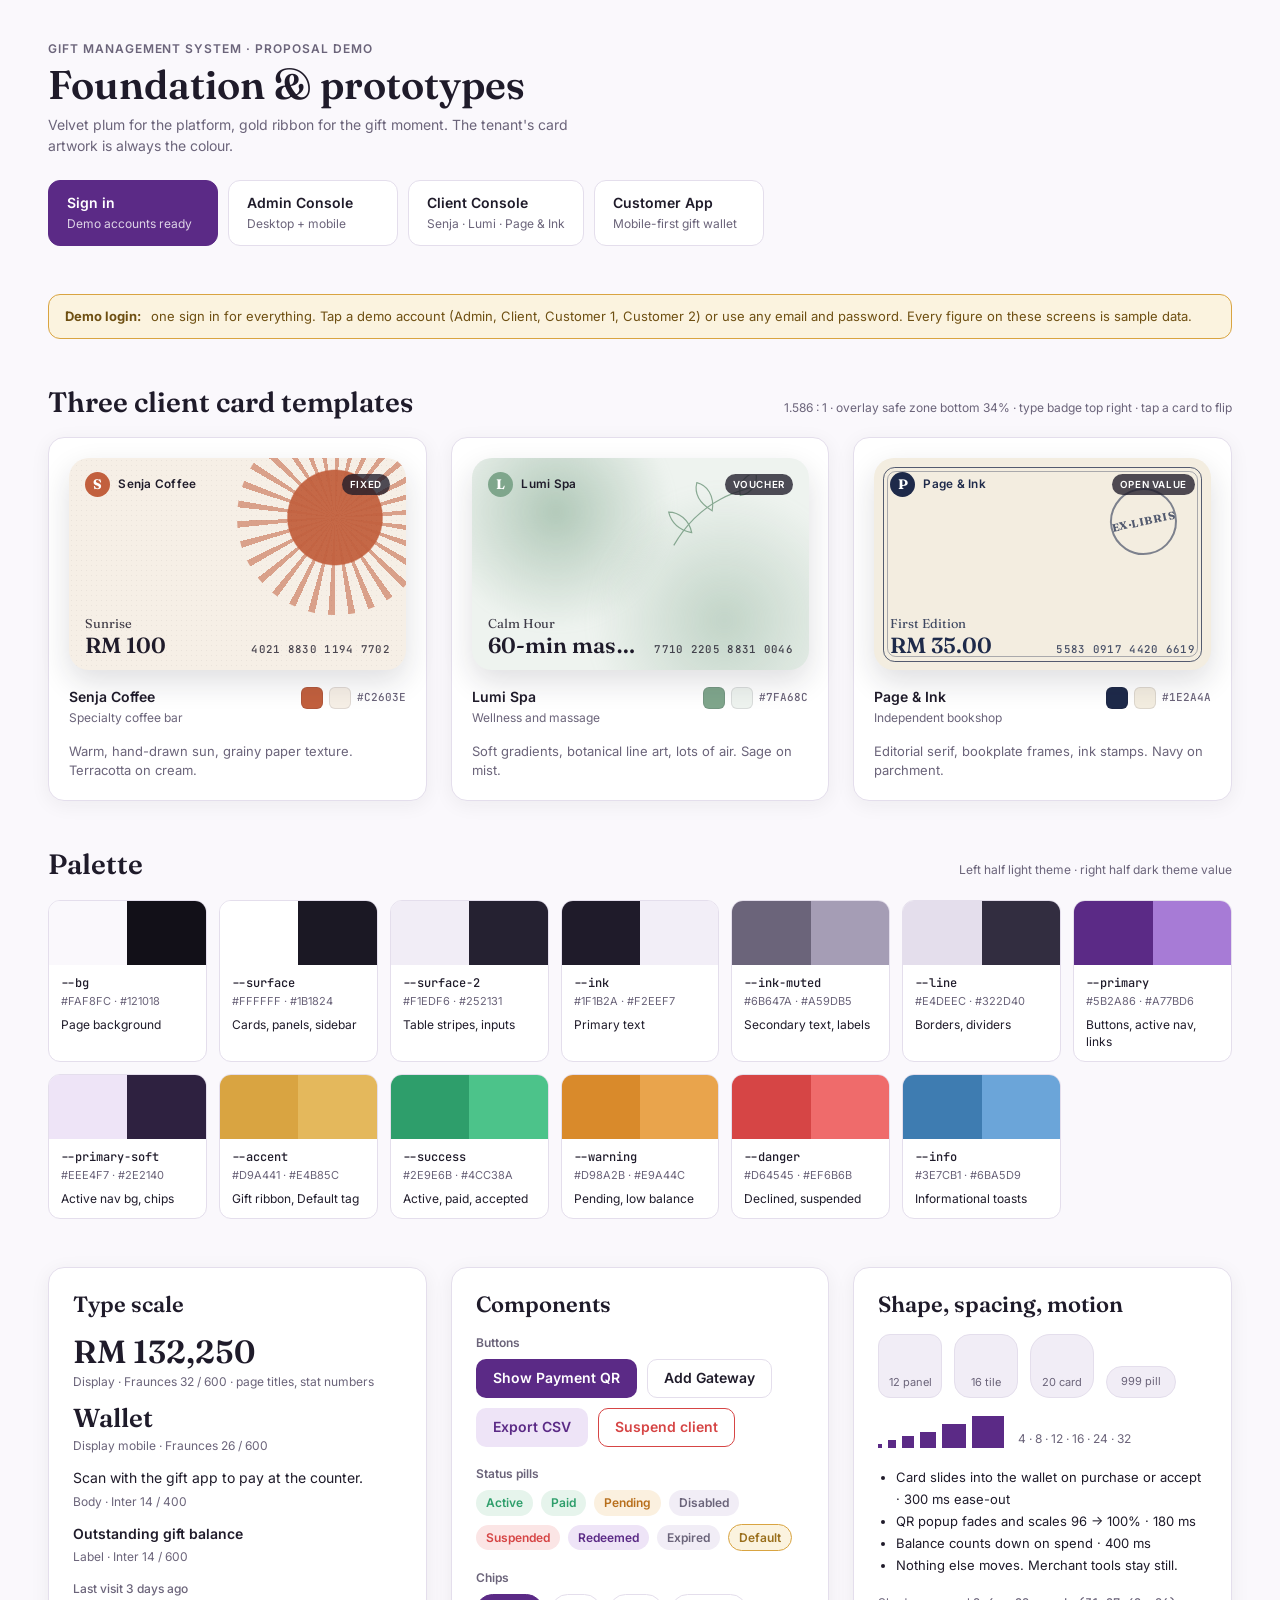
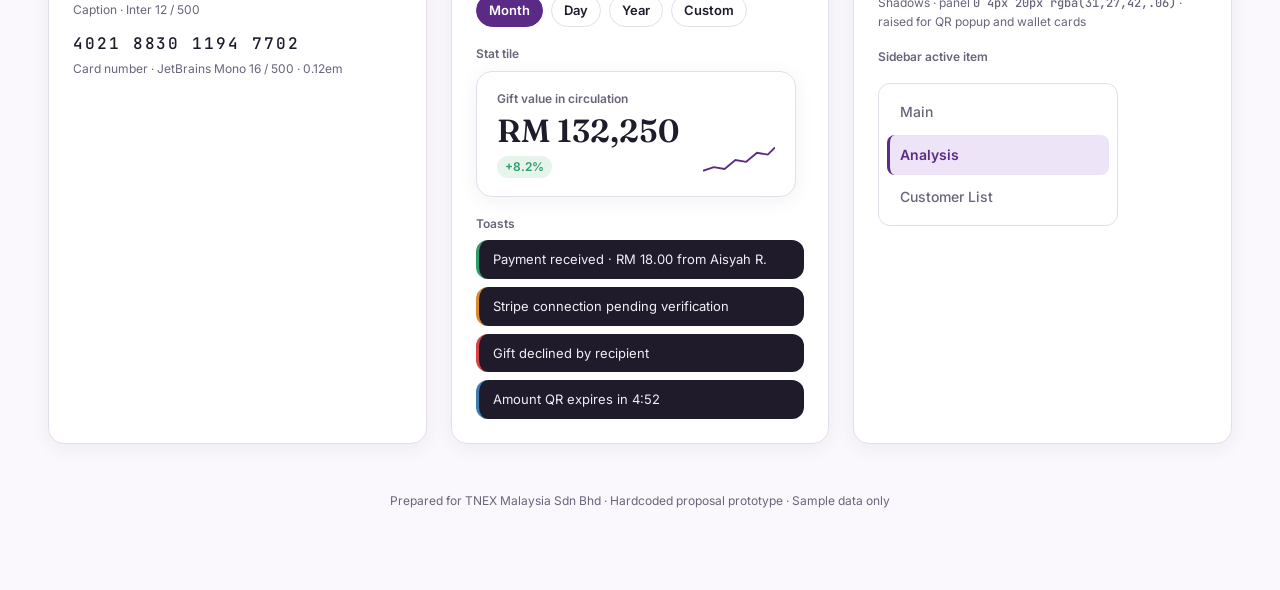
==== commit becf2be0: "[Phase 9/Task 1] Single Sign-In with Demo Accounts - One form, four demo buttons and email domain ro" ====
--- a/index.html
+++ b/index.html
@@ -291,14 +291,15 @@
       <p class="hub-lead">Velvet plum for the platform, gold ribbon for the gift moment. The tenant's card artwork is always the colour.</p>
     </div>
     <nav class="hub-nav" aria-label="Prototypes">
-      <a class="hub-link is-primary" href="login.html?role=admin&amp;next=admin.html">Admin Console<small>Desktop + mobile</small></a>
-      <a class="hub-link" href="login.html?role=client&amp;next=client.html">Client Console<small>Senja &middot; Lumi &middot; Page &amp; Ink</small></a>
-      <a class="hub-link" href="login.html?role=customer&amp;next=customer.html">Customer App<small>Mobile-first gift wallet</small></a>
+      <a class="hub-link is-primary" href="login.html">Sign in<small>Demo accounts ready</small></a>
+      <a class="hub-link" href="admin.html">Admin Console<small>Desktop + mobile</small></a>
+      <a class="hub-link" href="client.html">Client Console<small>Senja &middot; Lumi &middot; Page &amp; Ink</small></a>
+      <a class="hub-link" href="customer.html">Customer App<small>Mobile-first gift wallet</small></a>
     </nav>
   </header>
 
   <div class="demo-note" role="note">
-    <strong>Demo login:</strong> any email and any password signs you in. Every figure on these screens is sample data.
+    <strong>Demo login:</strong> one sign in for everything. Tap a demo account (Admin, Client, Customer 1, Customer 2) or use any email and password. Every figure on these screens is sample data.
   </div>
 
   <section class="section" aria-labelledby="templates-title">
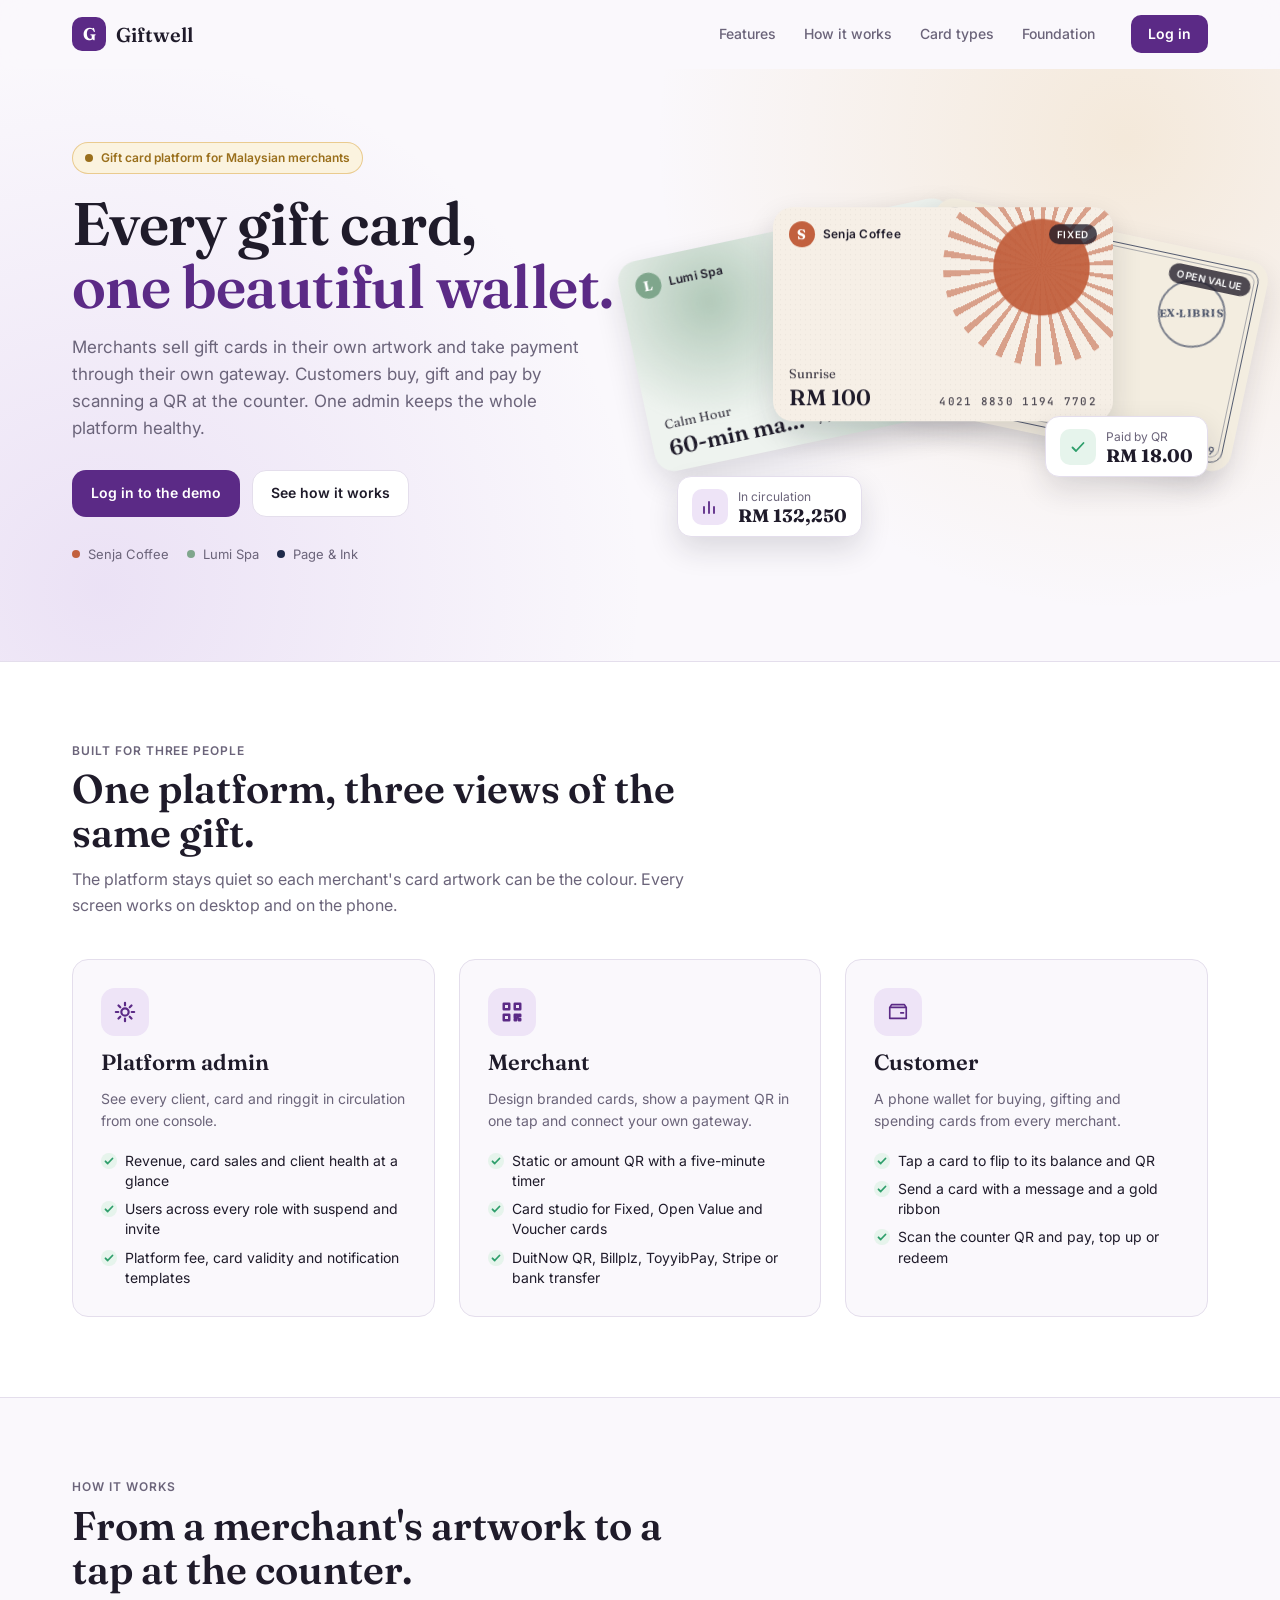
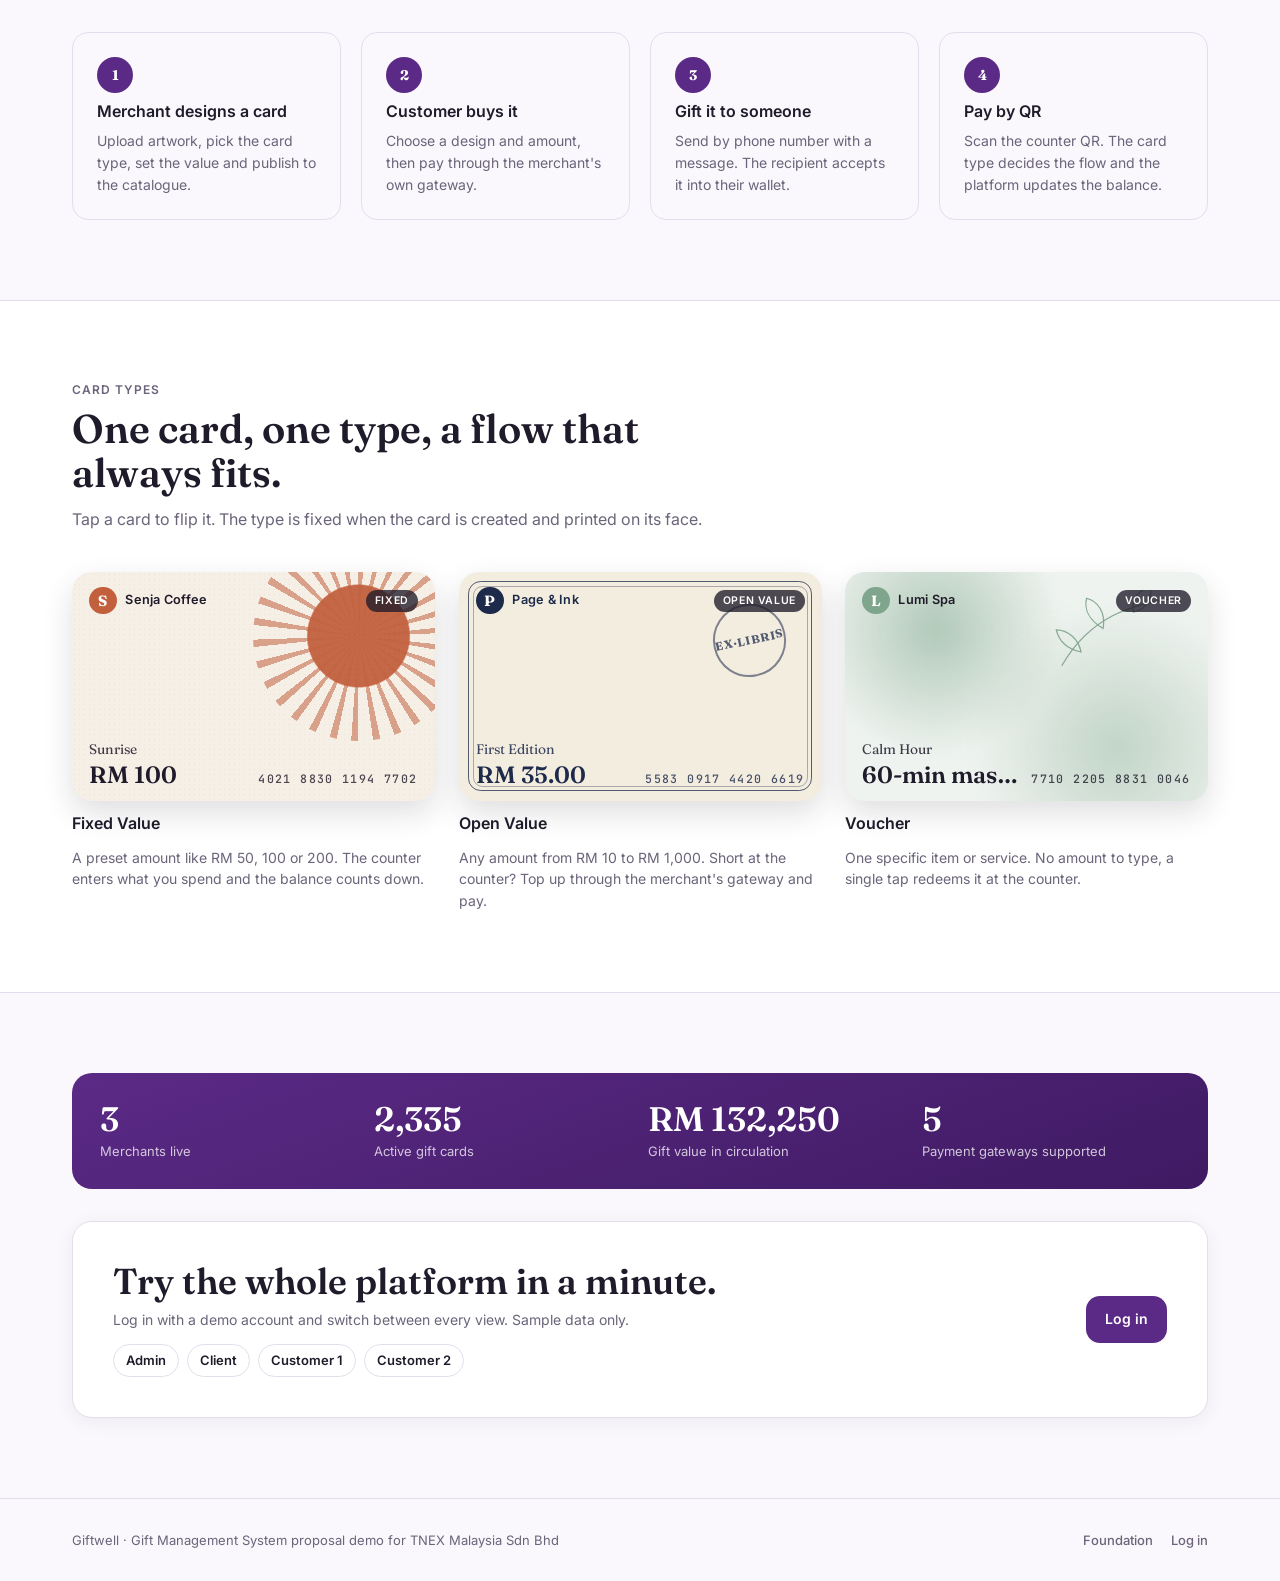
==== commit 14535176: "[Phase 9/Task 3] Landing Page - Responsive Giftwell home with Log in, personas, how it works and car" ====
--- a/index.html
+++ b/index.html
@@ -3,488 +3,172 @@
 <head>
 <meta charset="utf-8">
 <meta name="viewport" content="width=device-width, initial-scale=1, viewport-fit=cover">
-<title>Giftwell - Gift Management System</title>
-<meta name="description" content="Gift Management System proposal demo - foundation, design tokens and links to the Admin, Client and Customer prototypes.">
+<meta name="theme-color" content="#FAF8FC">
+<title>Giftwell - Gift cards for every merchant</title>
+<meta name="description" content="Giftwell is a multi-tenant gift card platform: merchants sell branded gift cards, customers buy, send and pay by QR, and one admin runs it all. Proposal demo.">
 <link rel="stylesheet" href="assets/css/tokens.css">
 <link rel="stylesheet" href="assets/css/base.css">
 <link rel="stylesheet" href="assets/css/gift-card.css">
-<style>
-  .hub {
-    max-width: 1440px;
-    margin: 0 auto;
-    padding: 40px 48px 80px;
-    display: flex;
-    flex-direction: column;
-    gap: 48px;
-  }
+<link rel="stylesheet" href="assets/css/landing.css">
+</head>
+<body class="landing-body">
 
-  .hub-header {
-    display: flex;
-    flex-wrap: wrap;
-    gap: 24px;
-    align-items: flex-end;
-    justify-content: space-between;
-  }
+<header class="site-header" id="siteHeader">
+  <div class="landing-wrap site-header-inner">
+    <a class="site-logo" href="index.html" aria-label="Giftwell home">
+      <span class="brand-mark" style="--size:34px">G</span>
+      <span>Giftwell</span>
+    </a>
+    <nav class="site-nav" aria-label="Sections">
+      <a href="#personas">Features</a>
+      <a href="#how">How it works</a>
+      <a href="#types">Card types</a>
+      <a href="foundation.html">Foundation</a>
+    </nav>
+    <div class="site-actions">
+      <a class="btn btn-outline open-app" id="openAppLink" href="login.html" hidden>Open app</a>
+      <a class="btn btn-primary" href="login.html">Log in</a>
+      <button type="button" class="icon-btn-outline menu-toggle" data-action="toggleMenu" aria-controls="mobileMenu" aria-expanded="false" aria-label="Menu"></button>
+    </div>
+  </div>
+  <nav class="mobile-menu" id="mobileMenu" aria-label="Sections">
+    <a href="#personas" data-action="closeMenu">Features</a>
+    <a href="#how" data-action="closeMenu">How it works</a>
+    <a href="#types" data-action="closeMenu">Card types</a>
+    <a href="foundation.html">Foundation</a>
+    <a href="login.html" id="openAppMenuLink" hidden>Open app</a>
+  </nav>
+</header>
 
-  .hub-title {
-    font-family: var(--font-display);
-    font-size: 40px;
-    font-weight: 600;
-    margin: 6px 0 8px;
-    line-height: 1.1;
-  }
+<main>
 
-  .hub-lead {
-    margin: 0;
-    color: var(--ink-muted);
-    max-width: 560px;
-  }
-
-  .hub-nav {
-    display: flex;
-    gap: 10px;
-    flex-wrap: wrap;
-  }
-
-  .hub-link {
-    display: flex;
-    flex-direction: column;
-    gap: 2px;
-    min-width: 170px;
-    padding: 12px 18px;
-    border-radius: var(--radius-panel);
-    border: 1px solid var(--line);
-    background: var(--surface);
-    color: var(--ink);
-    font-weight: 600;
-    text-decoration: none;
-  }
-
-  .hub-link:hover {
-    border-color: var(--primary);
-    color: var(--ink);
-  }
-
-  .hub-link small {
-    font-size: 12px;
-    font-weight: 400;
-    color: var(--ink-muted);
-  }
-
-  .hub-link.is-primary {
-    background: var(--primary);
-    border-color: var(--primary);
-    color: #fff;
-  }
-
-  .hub-link.is-primary small {
-    color: rgba(255, 255, 255, 0.8);
-  }
-
-  .hub-link.is-primary:hover {
-    background: var(--primary-hover);
-  }
-
-  .demo-note {
-    display: flex;
-    align-items: center;
-    gap: 10px;
-    padding: 12px 16px;
-    border-radius: var(--radius-panel);
-    background: var(--pill-gold-bg);
-    border: 1px solid var(--accent);
-    color: #6E4F12;
-    font-size: 13px;
-  }
-
-  .section {
-    display: flex;
-    flex-direction: column;
-    gap: 20px;
-  }
-
-  .section-head {
-    display: flex;
-    align-items: baseline;
-    justify-content: space-between;
-    gap: 16px;
-    flex-wrap: wrap;
-  }
-
-  .section-head h2 {
-    font-family: var(--font-display);
-    font-size: 28px;
-    font-weight: 600;
-  }
-
-  .template-grid {
-    display: grid;
-    grid-template-columns: repeat(auto-fit, minmax(280px, 1fr));
-    gap: 24px;
-  }
-
-  .template-card {
-    display: flex;
-    flex-direction: column;
-    gap: 16px;
-    padding: 20px;
-    background: var(--surface);
-    border: 1px solid var(--line);
-    border-radius: var(--radius-tile);
-    box-shadow: var(--shadow-panel);
-  }
-
-  .color-chip {
-    width: 22px;
-    height: 22px;
-    border-radius: 6px;
-    border: 1px solid rgba(31, 27, 42, 0.1);
-  }
-
-  .palette-grid {
-    display: grid;
-    grid-template-columns: repeat(auto-fill, minmax(150px, 1fr));
-    gap: 12px;
-  }
-
-  .palette-item {
-    background: var(--surface);
-    border: 1px solid var(--line);
-    border-radius: var(--radius-panel);
-    overflow: hidden;
-  }
-
-  .palette-swatches {
-    display: flex;
-    height: 64px;
-  }
-
-  .palette-swatches span {
-    flex: 1;
-  }
-
-  .palette-body {
-    padding: 10px 12px;
-  }
-
-  .foundation-grid {
-    display: grid;
-    grid-template-columns: repeat(auto-fit, minmax(320px, 1fr));
-    gap: 24px;
-  }
-
-  .foundation-panel {
-    display: flex;
-    flex-direction: column;
-    gap: 18px;
-    padding: 24px;
-    background: var(--surface);
-    border: 1px solid var(--line);
-    border-radius: var(--radius-tile);
-    box-shadow: var(--shadow-panel);
-    min-width: 0;
-  }
-
-  .type-sample-note {
-    font-size: 12px;
-    color: var(--ink-muted);
-    margin-top: 4px;
-  }
-
-  .toast-sample {
-    display: flex;
-    align-items: center;
-    padding: 10px 14px;
-    border-radius: var(--radius-panel);
-    background: var(--ink);
-    color: #F2EEF7;
-    font-size: 13px;
-    border-left: 3px solid var(--tone);
-  }
-
-  .radius-box {
-    display: flex;
-    align-items: flex-end;
-    justify-content: center;
-    width: 64px;
-    height: 64px;
-    padding-bottom: 6px;
-    background: var(--surface-2);
-    border: 1px solid var(--line);
-    font-size: 11px;
-    color: var(--ink-muted);
-  }
-
-  .space-box {
-    background: var(--primary);
-  }
-
-  .nav-sample {
-    width: 240px;
-    max-width: 100%;
-    display: flex;
-    flex-direction: column;
-    gap: 2px;
-    padding: 8px;
-    background: var(--surface);
-    border: 1px solid var(--line);
-    border-radius: var(--radius-panel);
-  }
-
-  .nav-sample div {
-    padding: 10px 12px 10px 13px;
-    border-radius: 8px;
-    color: var(--ink-muted);
-    font-weight: 500;
-  }
-
-  .nav-sample .is-active {
-    padding-left: 10px;
-    background: var(--primary-soft);
-    color: var(--primary);
-    font-weight: 600;
-    border-left: 3px solid var(--primary);
-  }
-
-  .hub-footer {
-    color: var(--ink-muted);
-    font-size: 12px;
-    text-align: center;
-  }
-
-  @media (max-width: 767px) {
-    .hub {
-      padding: 24px 16px 56px;
-      gap: 36px;
-    }
-
-    .hub-title {
-      font-size: 30px;
-    }
-
-    .section-head h2 {
-      font-size: 22px;
-    }
-
-    .hub-link {
-      flex: 1 1 100%;
-    }
-
-    .template-grid,
-    .foundation-grid {
-      grid-template-columns: minmax(0, 1fr);
-    }
-
-    .foundation-panel {
-      padding: 18px;
-    }
-  }
-</style>
-</head>
-<body>
-<div class="hub">
-
-  <header class="hub-header">
-    <div>
-      <div class="eyebrow">Gift Management System &middot; Proposal demo</div>
-      <h1 class="hub-title">Foundation &amp; prototypes</h1>
-      <p class="hub-lead">Velvet plum for the platform, gold ribbon for the gift moment. The tenant's card artwork is always the colour.</p>
-    </div>
-    <nav class="hub-nav" aria-label="Prototypes">
-      <a class="hub-link is-primary" href="login.html">Sign in<small>Demo accounts ready</small></a>
-      <a class="hub-link" href="admin.html">Admin Console<small>Desktop + mobile</small></a>
-      <a class="hub-link" href="client.html">Client Console<small>Senja &middot; Lumi &middot; Page &amp; Ink</small></a>
-      <a class="hub-link" href="customer.html">Customer App<small>Mobile-first gift wallet</small></a>
-    </nav>
-  </header>
-
-  <div class="demo-note" role="note">
-    <strong>Demo login:</strong> one sign in for everything. Tap a demo account (Admin, Client, Customer 1, Customer 2) or use any email and password. Every figure on these screens is sample data.
-  </div>
-
-  <section class="section" aria-labelledby="templates-title">
-    <div class="section-head">
-      <h2 id="templates-title">Three client card templates</h2>
-      <span class="caption">1.586 : 1 &middot; overlay safe zone bottom 34% &middot; type badge top right &middot; tap a card to flip</span>
-    </div>
-    <div class="template-grid" id="templateGrid"></div>
-  </section>
-
-  <section class="section" aria-labelledby="palette-title">
-    <div class="section-head">
-      <h2 id="palette-title">Palette</h2>
-      <span class="caption">Left half light theme &middot; right half dark theme value</span>
-    </div>
-    <div class="palette-grid" id="paletteGrid"></div>
-  </section>
-
-  <section class="foundation-grid" aria-label="Foundation">
-    <div class="foundation-panel">
-      <h2 class="section-title">Type scale</h2>
-      <div class="stack" style="--gap:14px">
-        <div><div class="display" style="font-size:32px;line-height:1.1">RM 132,250</div><div class="type-sample-note">Display &middot; Fraunces 32 / 600 &middot; page titles, stat numbers</div></div>
-        <div><div class="display" style="font-size:26px;line-height:1.1">Wallet</div><div class="type-sample-note">Display mobile &middot; Fraunces 26 / 600</div></div>
-        <div><div>Scan with the gift app to pay at the counter.</div><div class="type-sample-note">Body &middot; Inter 14 / 400</div></div>
-        <div><div style="font-weight:600">Outstanding gift balance</div><div class="type-sample-note">Label &middot; Inter 14 / 600</div></div>
-        <div><div class="caption" style="font-weight:500">Last visit 3 days ago</div><div class="type-sample-note">Caption &middot; Inter 12 / 500</div></div>
-        <div><div class="mono" style="font-size:16px;letter-spacing:.12em;overflow-wrap:anywhere">4021 8830 1194 7702</div><div class="type-sample-note">Card number &middot; JetBrains Mono 16 / 500 &middot; 0.12em</div></div>
-      </div>
-    </div>
-
-    <div class="foundation-panel">
-      <h2 class="section-title">Components</h2>
-      <div class="stack" style="--gap:8px">
-        <div class="stat-label">Buttons</div>
-        <div class="row-wrap" style="--gap:10px">
-          <button type="button" class="btn btn-primary">Show Payment QR</button>
-          <button type="button" class="btn btn-outline">Add Gateway</button>
-          <button type="button" class="btn btn-soft">Export CSV</button>
-          <button type="button" class="btn btn-danger-outline">Suspend client</button>
+  <section class="hero">
+    <div class="landing-wrap hero-grid">
+      <div class="hero-copy">
+        <span class="hero-eyebrow"><span class="dot"></span> Gift card platform for Malaysian merchants</span>
+        <h1 class="hero-title">Every gift card,<br><em>one beautiful wallet.</em></h1>
+        <p class="hero-lead">Merchants sell gift cards in their own artwork and take payment through their own gateway. Customers buy, gift and pay by scanning a QR at the counter. One admin keeps the whole platform healthy.</p>
+        <div class="hero-cta">
+          <a class="btn btn-primary btn-lg" href="login.html">Log in to the demo</a>
+          <a class="btn btn-outline btn-lg" href="#how">See how it works</a>
+        </div>
+        <div class="hero-trust">
+          <span><span class="dot" style="color:var(--senja-brand)"></span>Senja Coffee</span>
+          <span><span class="dot" style="color:var(--lumi-brand)"></span>Lumi Spa</span>
+          <span><span class="dot" style="color:var(--page-brand)"></span>Page &amp; Ink</span>
         </div>
       </div>
-      <div class="stack" style="--gap:8px">
-        <div class="stat-label">Status pills</div>
-        <div class="row-wrap" style="--gap:8px" id="pillRow"></div>
-      </div>
-      <div class="stack" style="--gap:8px">
-        <div class="stat-label">Chips</div>
-        <div class="row-wrap" style="--gap:8px">
-          <span class="chip is-active">Month</span><span class="chip">Day</span><span class="chip">Year</span><span class="chip">Custom</span>
-        </div>
-      </div>
-      <div class="stack" style="--gap:8px">
-        <div class="stat-label">Stat tile</div>
-        <div class="stat-tile" style="max-width:320px" id="statSample"></div>
-      </div>
-      <div class="stack" style="--gap:8px">
-        <div class="stat-label">Toasts</div>
-        <div class="stack" style="--gap:8px;max-width:360px">
-          <div class="toast-sample" style="--tone:var(--success)">Payment received &middot; RM 18.00 from Aisyah R.</div>
-          <div class="toast-sample" style="--tone:var(--warning)">Stripe connection pending verification</div>
-          <div class="toast-sample" style="--tone:var(--danger)">Gift declined by recipient</div>
-          <div class="toast-sample" style="--tone:var(--info)">Amount QR expires in 4:52</div>
-        </div>
-      </div>
-    </div>
-
-    <div class="foundation-panel">
-      <h2 class="section-title">Shape, spacing, motion</h2>
-      <div class="row-wrap" style="--gap:12px;align-items:flex-end">
-        <div class="radius-box" style="border-radius:12px">12 panel</div>
-        <div class="radius-box" style="border-radius:16px">16 tile</div>
-        <div class="radius-box" style="border-radius:20px">20 card</div>
-        <div class="radius-box" style="width:auto;height:32px;padding:0 14px;align-items:center;border-radius:999px">999 pill</div>
-      </div>
-      <div class="row" style="--gap:6px;align-items:flex-end">
-        <div class="space-box" style="width:4px;height:4px"></div>
-        <div class="space-box" style="width:8px;height:8px"></div>
-        <div class="space-box" style="width:12px;height:12px"></div>
-        <div class="space-box" style="width:16px;height:16px"></div>
-        <div class="space-box" style="width:24px;height:24px"></div>
-        <div class="space-box" style="width:32px;height:32px"></div>
-        <span class="caption" style="margin-left:8px">4 &middot; 8 &middot; 12 &middot; 16 &middot; 24 &middot; 32</span>
-      </div>
-      <ul style="margin:0;padding-left:18px;line-height:1.7;font-size:13px">
-        <li>Card slides into the wallet on purchase or accept &middot; 300 ms ease-out</li>
-        <li>QR popup fades and scales 96 &rarr; 100% &middot; 180 ms</li>
-        <li>Balance counts down on spend &middot; 400 ms</li>
-        <li>Nothing else moves. Merchant tools stay still.</li>
-      </ul>
-      <div class="caption">Shadows &middot; panel <span class="mono">0 4px 20px rgba(31,27,42,.06)</span> &middot; raised for QR popup and wallet cards</div>
-      <div class="stat-label">Sidebar active item</div>
-      <div class="nav-sample" aria-hidden="true">
-        <div>Main</div>
-        <div class="is-active">Analysis</div>
-        <div>Customer List</div>
+      <div class="hero-visual" aria-hidden="true">
+        <div id="heroCards"></div>
+        <div class="hero-chip chip-left"><span class="feature-icon" style="width:36px;height:36px;border-radius:10px" data-icon="analysis" data-size="18"></span><div><span class="caption">In circulation</span><strong>RM 132,250</strong></div></div>
+        <div class="hero-chip chip-right"><span class="feature-icon" style="width:36px;height:36px;border-radius:10px;background:var(--pill-success-bg);color:var(--success)" data-icon="check" data-size="18"></span><div><span class="caption">Paid by QR</span><strong>RM 18.00</strong></div></div>
       </div>
     </div>
   </section>
 
-  <footer class="hub-footer">Prepared for TNEX Malaysia Sdn Bhd &middot; Hardcoded proposal prototype &middot; Sample data only</footer>
-</div>
+  <section class="section-block section-alt" id="personas">
+    <div class="landing-wrap">
+      <div class="section-intro">
+        <div class="eyebrow">Built for three people</div>
+        <h2>One platform, three views of the same gift.</h2>
+        <p>The platform stays quiet so each merchant's card artwork can be the colour. Every screen works on desktop and on the phone.</p>
+      </div>
+      <div class="grid-3">
+        <article class="feature-card">
+          <span class="feature-icon" data-icon="setting"></span>
+          <h3>Platform admin</h3>
+          <p>See every client, card and ringgit in circulation from one console.</p>
+          <ul class="check-list">
+            <li>Revenue, card sales and client health at a glance</li>
+            <li>Users across every role with suspend and invite</li>
+            <li>Platform fee, card validity and notification templates</li>
+          </ul>
+        </article>
+        <article class="feature-card">
+          <span class="feature-icon" data-icon="qr"></span>
+          <h3>Merchant</h3>
+          <p>Design branded cards, show a payment QR in one tap and connect your own gateway.</p>
+          <ul class="check-list">
+            <li>Static or amount QR with a five-minute timer</li>
+            <li>Card studio for Fixed, Open Value and Voucher cards</li>
+            <li>DuitNow QR, Billplz, ToyyibPay, Stripe or bank transfer</li>
+          </ul>
+        </article>
+        <article class="feature-card">
+          <span class="feature-icon" data-icon="wallet"></span>
+          <h3>Customer</h3>
+          <p>A phone wallet for buying, gifting and spending cards from every merchant.</p>
+          <ul class="check-list">
+            <li>Tap a card to flip to its balance and QR</li>
+            <li>Send a card with a message and a gold ribbon</li>
+            <li>Scan the counter QR and pay, top up or redeem</li>
+          </ul>
+        </article>
+      </div>
+    </div>
+  </section>
+
+  <section class="section-block" id="how">
+    <div class="landing-wrap">
+      <div class="section-intro">
+        <div class="eyebrow">How it works</div>
+        <h2>From a merchant's artwork to a tap at the counter.</h2>
+      </div>
+      <div class="grid-4">
+        <article class="step-card"><span class="step-number">1</span><h3>Merchant designs a card</h3><p>Upload artwork, pick the card type, set the value and publish to the catalogue.</p></article>
+        <article class="step-card"><span class="step-number">2</span><h3>Customer buys it</h3><p>Choose a design and amount, then pay through the merchant's own gateway.</p></article>
+        <article class="step-card"><span class="step-number">3</span><h3>Gift it to someone</h3><p>Send by phone number with a message. The recipient accepts it into their wallet.</p></article>
+        <article class="step-card"><span class="step-number">4</span><h3>Pay by QR</h3><p>Scan the counter QR. The card type decides the flow and the platform updates the balance.</p></article>
+      </div>
+    </div>
+  </section>
+
+  <section class="section-block section-alt" id="types">
+    <div class="landing-wrap">
+      <div class="section-intro">
+        <div class="eyebrow">Card types</div>
+        <h2>One card, one type, a flow that always fits.</h2>
+        <p>Tap a card to flip it. The type is fixed when the card is created and printed on its face.</p>
+      </div>
+      <div class="grid-3" id="cardTypes"></div>
+    </div>
+  </section>
+
+  <section class="section-block">
+    <div class="landing-wrap stack" style="--gap:32px">
+      <div class="stats-strip" role="list" aria-label="Sample platform figures">
+        <div role="listitem"><strong>3</strong><span>Merchants live</span></div>
+        <div role="listitem"><strong>2,335</strong><span>Active gift cards</span></div>
+        <div role="listitem"><strong>RM 132,250</strong><span>Gift value in circulation</span></div>
+        <div role="listitem"><strong>5</strong><span>Payment gateways supported</span></div>
+      </div>
+
+      <div class="cta-band">
+        <div>
+          <h2>Try the whole platform in a minute.</h2>
+          <p>Log in with a demo account and switch between every view. Sample data only.</p>
+          <div class="demo-chips">
+            <span class="chip">Admin</span><span class="chip">Client</span><span class="chip">Customer 1</span><span class="chip">Customer 2</span>
+          </div>
+        </div>
+        <a class="btn btn-primary btn-lg" href="login.html">Log in</a>
+      </div>
+    </div>
+  </section>
+</main>
+
+<footer class="site-footer">
+  <div class="landing-wrap site-footer-inner">
+    <span>Giftwell &middot; Gift Management System proposal demo for TNEX Malaysia Sdn Bhd</span>
+    <span class="row-wrap" style="--gap:18px">
+      <a href="foundation.html">Foundation</a>
+      <a href="login.html">Log in</a>
+    </span>
+  </div>
+</footer>
 
 <script src="assets/js/ui.js"></script>
-<script>
-  (function () {
-    "use strict";
-
-    var templates = [
-      { business: "Specialty coffee bar", language: "Warm, hand-drawn sun, grainy paper texture. Terracotta on cream.",
-        card: { tenant: "Senja Coffee", name: "Sunrise", type: "fixed", balanceLabel: "RM 100", number: "4021 8830 1194 7702", expiry: "Mar 2027" } },
-      { business: "Wellness and massage", language: "Soft gradients, botanical line art, lots of air. Sage on mist.",
-        card: { tenant: "Lumi Spa", name: "Calm Hour", type: "voucher", balanceLabel: "60-min massage", number: "7710 2205 8831 0046", expiry: "Dec 2026" } },
-      { business: "Independent bookshop", language: "Editorial serif, bookplate frames, ink stamps. Navy on parchment.",
-        card: { tenant: "Page & Ink", name: "First Edition", type: "open", balanceLabel: "RM 35.00", number: "5583 0917 4420 6619", expiry: "Jun 2027" } }
-    ];
-
-    var tokens = [
-      ["--bg", "#FAF8FC", "#121018", "Page background"],
-      ["--surface", "#FFFFFF", "#1B1824", "Cards, panels, sidebar"],
-      ["--surface-2", "#F1EDF6", "#252131", "Table stripes, inputs"],
-      ["--ink", "#1F1B2A", "#F2EEF7", "Primary text"],
-      ["--ink-muted", "#6B647A", "#A59DB5", "Secondary text, labels"],
-      ["--line", "#E4DEEC", "#322D40", "Borders, dividers"],
-      ["--primary", "#5B2A86", "#A77BD6", "Buttons, active nav, links"],
-      ["--primary-soft", "#EEE4F7", "#2E2140", "Active nav bg, chips"],
-      ["--accent", "#D9A441", "#E4B85C", "Gift ribbon, Default tag"],
-      ["--success", "#2E9E6B", "#4CC38A", "Active, paid, accepted"],
-      ["--warning", "#D98A2B", "#E9A44C", "Pending, low balance"],
-      ["--danger", "#D64545", "#EF6B6B", "Declined, suspended"],
-      ["--info", "#3E7CB1", "#6BA5D9", "Informational toasts"]
-    ];
-
-    var flipped = {};
-
-    function renderTemplates() {
-      var grid = document.getElementById("templateGrid");
-      grid.innerHTML = templates.map(function (t, i) {
-        var style = UI.tenantStyle(t.card.tenant);
-        return (
-          '<article class="template-card">' +
-          UI.renderGiftCard(t.card, { flipped: !!flipped[i], action: "flipTemplate", id: i }) +
-          '<div class="spread" style="align-items:flex-start">' +
-          '<div><div style="font-weight:600">' + UI.escapeHtml(t.card.tenant) + '</div><div class="caption" style="margin-top:2px">' + UI.escapeHtml(t.business) + "</div></div>" +
-          '<div class="row" style="--gap:6px">' +
-          '<span class="color-chip" style="background:' + style.brand + '"></span>' +
-          '<span class="color-chip" style="background:' + style.art + '"></span>' +
-          '<span class="mono caption" style="font-size:11px">' + style.brand + "</span></div></div>" +
-          '<div class="caption" style="font-size:13px">' + UI.escapeHtml(t.language) + "</div>" +
-          "</article>"
-        );
-      }).join("");
-    }
-
-    function renderPalette() {
-      document.getElementById("paletteGrid").innerHTML = tokens.map(function (tk) {
-        return (
-          '<div class="palette-item"><div class="palette-swatches"><span style="background:' + tk[1] + '"></span><span style="background:' + tk[2] + '"></span></div>' +
-          '<div class="palette-body"><div class="mono" style="font-size:12px">' + tk[0] + '</div>' +
-          '<div class="caption" style="font-size:11px;margin-top:2px">' + tk[1] + " &middot; " + tk[2] + "</div>" +
-          '<div style="font-size:12px;margin-top:6px">' + tk[3] + "</div></div></div>"
-        );
-      }).join("");
-    }
-
-    function renderComponents() {
-      document.getElementById("pillRow").innerHTML = ["Active", "Paid", "Pending", "Disabled", "Suspended", "Redeemed", "Expired", "Default"]
-        .map(function (s) { return UI.pill(s); }).join("");
-      document.getElementById("statSample").innerHTML =
-        '<div><div class="stat-label">Gift value in circulation</div><div class="stat-value" style="font-size:32px">RM 132,250</div>' +
-        '<span class="delta pill-success">+8.2%</span></div>' + UI.sparkline("0,32 12,28 24,30 36,20 48,22 60,12 72,14 80,6");
-    }
-
-    UI.delegate(document, {
-      flipTemplate: function (el) {
-        var i = el.getAttribute("data-id");
-        flipped[i] = !flipped[i];
-        renderTemplates();
-      }
-    });
-
-    renderTemplates();
-    renderPalette();
-    renderComponents();
-  })();
-</script>
+<script src="assets/js/auth.js"></script>
+<script src="assets/js/landing.js"></script>
 </body>
 </html>
--- a/assets/css/landing.css
+++ b/assets/css/landing.css
@@ -0,0 +1,656 @@
+/* Landing page - public front door of the Giftwell proposal demo.
+   Desktop: sticky header with anchor nav + Log in, two-column hero, three-column sections.
+   Mobile: compact header (logo, Log in, menu), single-column sections. */
+
+.landing-body {
+  background: var(--bg);
+}
+
+.landing-wrap {
+  width: 100%;
+  max-width: 1200px;
+  margin: 0 auto;
+  padding-inline: 32px;
+}
+
+/* ---------- Header ---------- */
+
+.site-header {
+  position: sticky;
+  top: 0;
+  z-index: 50;
+  background: rgba(250, 248, 252, 0.88);
+  -webkit-backdrop-filter: saturate(160%) blur(12px);
+  backdrop-filter: saturate(160%) blur(12px);
+  border-bottom: 1px solid transparent;
+  transition: border-color 150ms;
+  padding-top: env(safe-area-inset-top, 0px);
+}
+
+.site-header.is-scrolled {
+  border-bottom-color: var(--line);
+}
+
+.site-header-inner {
+  display: flex;
+  align-items: center;
+  gap: 24px;
+  height: 68px;
+}
+
+.site-logo {
+  display: inline-flex;
+  align-items: center;
+  gap: 10px;
+  color: var(--ink);
+  text-decoration: none;
+  font-family: var(--font-display);
+  font-size: 20px;
+  font-weight: 600;
+}
+
+.site-logo:hover {
+  color: var(--ink);
+}
+
+.site-nav {
+  display: flex;
+  align-items: center;
+  gap: 4px;
+  margin-left: auto;
+}
+
+.site-nav a {
+  padding: 8px 12px;
+  border-radius: 8px;
+  color: var(--ink-muted);
+  font-weight: 500;
+  text-decoration: none;
+}
+
+.site-nav a:hover {
+  color: var(--ink);
+  background: var(--surface-2);
+}
+
+.site-actions {
+  display: flex;
+  align-items: center;
+  gap: 8px;
+}
+
+.menu-toggle {
+  display: none;
+}
+
+.mobile-menu {
+  display: none;
+}
+
+/* ---------- Hero ---------- */
+
+.hero {
+  position: relative;
+  overflow: hidden;
+  padding-block: 64px 88px;
+  background:
+    radial-gradient(circle at 88% 12%, rgba(217, 164, 65, 0.18), rgba(217, 164, 65, 0) 38%),
+    radial-gradient(circle at 8% 88%, rgba(167, 123, 214, 0.18), rgba(167, 123, 214, 0) 42%);
+}
+
+.hero-grid {
+  display: grid;
+  grid-template-columns: minmax(0, 1.05fr) minmax(0, 1fr);
+  gap: 48px;
+  align-items: center;
+}
+
+.hero-eyebrow {
+  display: inline-flex;
+  align-items: center;
+  gap: 8px;
+  padding: 6px 12px;
+  border-radius: var(--radius-pill);
+  background: var(--pill-gold-bg);
+  border: 1px solid rgba(217, 164, 65, 0.5);
+  color: var(--pill-gold-fg);
+  font-size: 12px;
+  font-weight: 600;
+}
+
+.hero-title {
+  margin: 18px 0 16px;
+  font-family: var(--font-display);
+  font-size: clamp(36px, 5.2vw, 60px);
+  font-weight: 600;
+  line-height: 1.05;
+  letter-spacing: -0.01em;
+}
+
+.hero-title em {
+  font-style: normal;
+  color: var(--primary);
+}
+
+.hero-lead {
+  margin: 0;
+  max-width: 520px;
+  font-size: 17px;
+  line-height: 1.6;
+  color: var(--ink-muted);
+}
+
+.hero-cta {
+  display: flex;
+  flex-wrap: wrap;
+  gap: 12px;
+  margin-top: 28px;
+}
+
+.hero-trust {
+  display: flex;
+  flex-wrap: wrap;
+  align-items: center;
+  gap: 10px 18px;
+  margin-top: 28px;
+  font-size: 13px;
+  color: var(--ink-muted);
+}
+
+.hero-trust span {
+  display: inline-flex;
+  align-items: center;
+  gap: 8px;
+}
+
+.hero-visual {
+  position: relative;
+  height: 440px;
+}
+
+.hero-card {
+  position: absolute;
+  width: min(340px, 72%);
+  left: 50%;
+  top: 50%;
+  transform-origin: 50% 120%;
+}
+
+.hero-card:nth-child(1) {
+  transform: translate(-82%, -60%) rotate(-12deg);
+}
+
+.hero-card:nth-child(2) {
+  transform: translate(-50%, -68%) rotate(0deg);
+  z-index: 2;
+}
+
+.hero-card:nth-child(3) {
+  transform: translate(-18%, -60%) rotate(12deg);
+}
+
+.hero-chip {
+  position: absolute;
+  z-index: 3;
+  display: flex;
+  align-items: center;
+  gap: 10px;
+  padding: 10px 14px;
+  border-radius: 14px;
+  background: var(--surface);
+  border: 1px solid var(--line);
+  box-shadow: var(--shadow-raised);
+  font-size: 13px;
+}
+
+.hero-chip strong {
+  display: block;
+  font-family: var(--font-display);
+  font-size: 18px;
+  line-height: 1.1;
+}
+
+.hero-chip.chip-left {
+  left: 0;
+  bottom: 36px;
+}
+
+.hero-chip.chip-right {
+  right: 0;
+  bottom: 96px;
+}
+
+/* ---------- Sections ---------- */
+
+.section-block {
+  padding-block: 80px;
+}
+
+.section-alt {
+  background: var(--surface);
+  border-block: 1px solid var(--line);
+}
+
+.section-intro {
+  max-width: 640px;
+  margin-bottom: 40px;
+}
+
+.section-intro h2 {
+  margin: 8px 0 12px;
+  font-family: var(--font-display);
+  font-size: clamp(28px, 3.6vw, 40px);
+  font-weight: 600;
+  line-height: 1.1;
+}
+
+.section-intro p {
+  margin: 0;
+  font-size: 16px;
+  line-height: 1.6;
+  color: var(--ink-muted);
+}
+
+.grid-3 {
+  display: grid;
+  grid-template-columns: repeat(3, minmax(0, 1fr));
+  gap: 24px;
+}
+
+.grid-4 {
+  display: grid;
+  grid-template-columns: repeat(4, minmax(0, 1fr));
+  gap: 20px;
+}
+
+.feature-card {
+  display: flex;
+  flex-direction: column;
+  gap: 14px;
+  padding: 28px;
+  background: var(--surface);
+  border: 1px solid var(--line);
+  border-radius: var(--radius-tile);
+  box-shadow: var(--shadow-panel);
+}
+
+.section-alt .feature-card {
+  background: var(--bg);
+  box-shadow: none;
+}
+
+.feature-icon {
+  display: inline-flex;
+  align-items: center;
+  justify-content: center;
+  width: 48px;
+  height: 48px;
+  border-radius: 14px;
+  background: var(--primary-soft);
+  color: var(--primary);
+}
+
+.feature-card h3 {
+  font-family: var(--font-display);
+  font-size: 22px;
+  font-weight: 600;
+}
+
+.feature-card p {
+  margin: 0;
+  color: var(--ink-muted);
+  line-height: 1.6;
+}
+
+.check-list {
+  display: flex;
+  flex-direction: column;
+  gap: 8px;
+  margin: 4px 0 0;
+  padding: 0;
+  list-style: none;
+  font-size: 14px;
+}
+
+.check-list li {
+  display: flex;
+  gap: 8px;
+  align-items: flex-start;
+}
+
+.check-list li::before {
+  content: "";
+  flex-shrink: 0;
+  width: 16px;
+  height: 16px;
+  margin-top: 2px;
+  border-radius: 50%;
+  background: var(--pill-success-bg) url("data:image/svg+xml,%3Csvg xmlns='http://www.w3.org/2000/svg' viewBox='0 0 16 16'%3E%3Cpath d='M4.5 8.3l2.2 2.2 4.8-5' fill='none' stroke='%232E9E6B' stroke-width='1.8' stroke-linecap='round' stroke-linejoin='round'/%3E%3C/svg%3E") center / 16px no-repeat;
+}
+
+.step-card {
+  position: relative;
+  display: flex;
+  flex-direction: column;
+  gap: 10px;
+  padding: 24px;
+  border-radius: var(--radius-tile);
+  background: var(--bg);
+  border: 1px solid var(--line);
+}
+
+.step-number {
+  display: inline-flex;
+  align-items: center;
+  justify-content: center;
+  width: 36px;
+  height: 36px;
+  border-radius: 50%;
+  background: var(--primary);
+  color: #fff;
+  font-family: var(--font-display);
+  font-weight: 700;
+}
+
+.step-card h3 {
+  font-size: 16px;
+  font-weight: 600;
+}
+
+.step-card p {
+  margin: 0;
+  font-size: 14px;
+  line-height: 1.55;
+  color: var(--ink-muted);
+}
+
+.type-card {
+  display: flex;
+  flex-direction: column;
+  gap: 14px;
+}
+
+.type-card h3 {
+  font-size: 16px;
+  font-weight: 600;
+}
+
+.type-card p {
+  margin: 0;
+  font-size: 14px;
+  line-height: 1.55;
+  color: var(--ink-muted);
+}
+
+.stats-strip {
+  display: grid;
+  grid-template-columns: repeat(4, minmax(0, 1fr));
+  gap: 16px;
+  padding: 28px;
+  border-radius: var(--radius-card);
+  background: linear-gradient(160deg, #5B2A86 0%, #3F1A62 100%);
+  color: #fff;
+}
+
+.stats-strip div {
+  display: flex;
+  flex-direction: column;
+  gap: 4px;
+}
+
+.stats-strip strong {
+  font-family: var(--font-display);
+  font-size: clamp(24px, 3vw, 34px);
+  font-weight: 600;
+  line-height: 1.1;
+}
+
+.stats-strip span {
+  font-size: 13px;
+  color: rgba(255, 255, 255, 0.75);
+}
+
+.cta-band {
+  display: flex;
+  align-items: center;
+  justify-content: space-between;
+  gap: 24px;
+  padding: 40px;
+  border-radius: var(--radius-card);
+  background: var(--surface);
+  border: 1px solid var(--line);
+  box-shadow: var(--shadow-panel);
+}
+
+.cta-band h2 {
+  font-family: var(--font-display);
+  font-size: clamp(26px, 3.2vw, 36px);
+  font-weight: 600;
+}
+
+.cta-band p {
+  margin: 8px 0 0;
+  color: var(--ink-muted);
+}
+
+.demo-chips {
+  display: flex;
+  flex-wrap: wrap;
+  gap: 8px;
+  margin-top: 14px;
+}
+
+.site-footer {
+  padding-block: 32px calc(32px + env(safe-area-inset-bottom, 0px));
+  border-top: 1px solid var(--line);
+  font-size: 13px;
+  color: var(--ink-muted);
+}
+
+.site-footer-inner {
+  display: flex;
+  flex-wrap: wrap;
+  align-items: center;
+  justify-content: space-between;
+  gap: 12px;
+}
+
+.site-footer a {
+  color: var(--ink-muted);
+  text-decoration: none;
+  font-weight: 500;
+}
+
+.site-footer a:hover {
+  color: var(--primary);
+}
+
+/* ---------- Tablet ---------- */
+
+@media (max-width: 1023px) {
+  .hero-grid {
+    grid-template-columns: minmax(0, 1fr);
+    gap: 24px;
+  }
+
+  .hero-copy {
+    text-align: center;
+  }
+
+  .hero-lead {
+    margin-inline: auto;
+  }
+
+  .hero-cta,
+  .hero-trust {
+    justify-content: center;
+  }
+
+  .hero-visual {
+    height: 380px;
+    max-width: 620px;
+    width: 100%;
+    margin: 0 auto;
+  }
+
+  .grid-3 {
+    grid-template-columns: repeat(2, minmax(0, 1fr));
+  }
+
+  .grid-3 > :last-child:nth-child(odd) {
+    grid-column: 1 / -1;
+  }
+
+  .grid-4 {
+    grid-template-columns: repeat(2, minmax(0, 1fr));
+  }
+
+  .stats-strip {
+    grid-template-columns: repeat(2, minmax(0, 1fr));
+  }
+}
+
+/* ---------- Mobile ---------- */
+
+@media (max-width: 767px) {
+  .landing-wrap {
+    padding-inline: 16px;
+  }
+
+  .site-header-inner {
+    height: 60px;
+    gap: 12px;
+  }
+
+  .site-nav {
+    display: none;
+  }
+
+  .site-actions {
+    margin-left: auto;
+  }
+
+  /* No room for the signed-in shortcut in a phone header; it lives in the menu instead */
+  .site-actions .open-app {
+    display: none;
+  }
+
+  .mobile-menu #openAppMenuLink {
+    color: var(--primary);
+    font-weight: 600;
+  }
+
+  .site-actions .btn {
+    padding: 8px 14px;
+  }
+
+  .menu-toggle {
+    display: inline-flex;
+    width: 38px;
+    height: 38px;
+  }
+
+  .mobile-menu.is-open {
+    display: flex;
+    flex-direction: column;
+    gap: 2px;
+    padding: 8px 16px 14px;
+    border-top: 1px solid var(--line);
+    background: var(--bg);
+  }
+
+  .mobile-menu a {
+    padding: 12px 8px;
+    border-radius: 8px;
+    color: var(--ink);
+    font-weight: 500;
+    text-decoration: none;
+  }
+
+  .mobile-menu a:hover {
+    background: var(--surface-2);
+  }
+
+  .hero {
+    padding-block: 32px 48px;
+  }
+
+  .hero-lead {
+    font-size: 15px;
+  }
+
+  .hero-cta .btn {
+    flex: 1 1 100%;
+  }
+
+  .hero-visual {
+    height: 250px;
+  }
+
+  .hero-card {
+    width: min(220px, 60%);
+  }
+
+  .hero-chip {
+    padding: 8px 10px;
+    font-size: 11px;
+  }
+
+  .hero-chip strong {
+    font-size: 14px;
+  }
+
+  .hero-chip.chip-left {
+    bottom: 0;
+  }
+
+  .hero-chip.chip-right {
+    bottom: 48px;
+  }
+
+  .section-block {
+    padding-block: 52px;
+  }
+
+  .section-intro {
+    margin-bottom: 28px;
+  }
+
+  .grid-3,
+  .grid-4 {
+    grid-template-columns: minmax(0, 1fr);
+    gap: 16px;
+  }
+
+  .grid-3 > :last-child:nth-child(odd) {
+    grid-column: auto;
+  }
+
+  .feature-card {
+    padding: 20px;
+  }
+
+  .stats-strip {
+    padding: 20px;
+  }
+
+  .cta-band {
+    flex-direction: column;
+    align-items: stretch;
+    padding: 24px;
+    text-align: center;
+  }
+
+  .cta-band .btn {
+    width: 100%;
+  }
+
+  .demo-chips {
+    justify-content: center;
+  }
+
+  .site-footer-inner {
+    flex-direction: column;
+    text-align: center;
+  }
+}
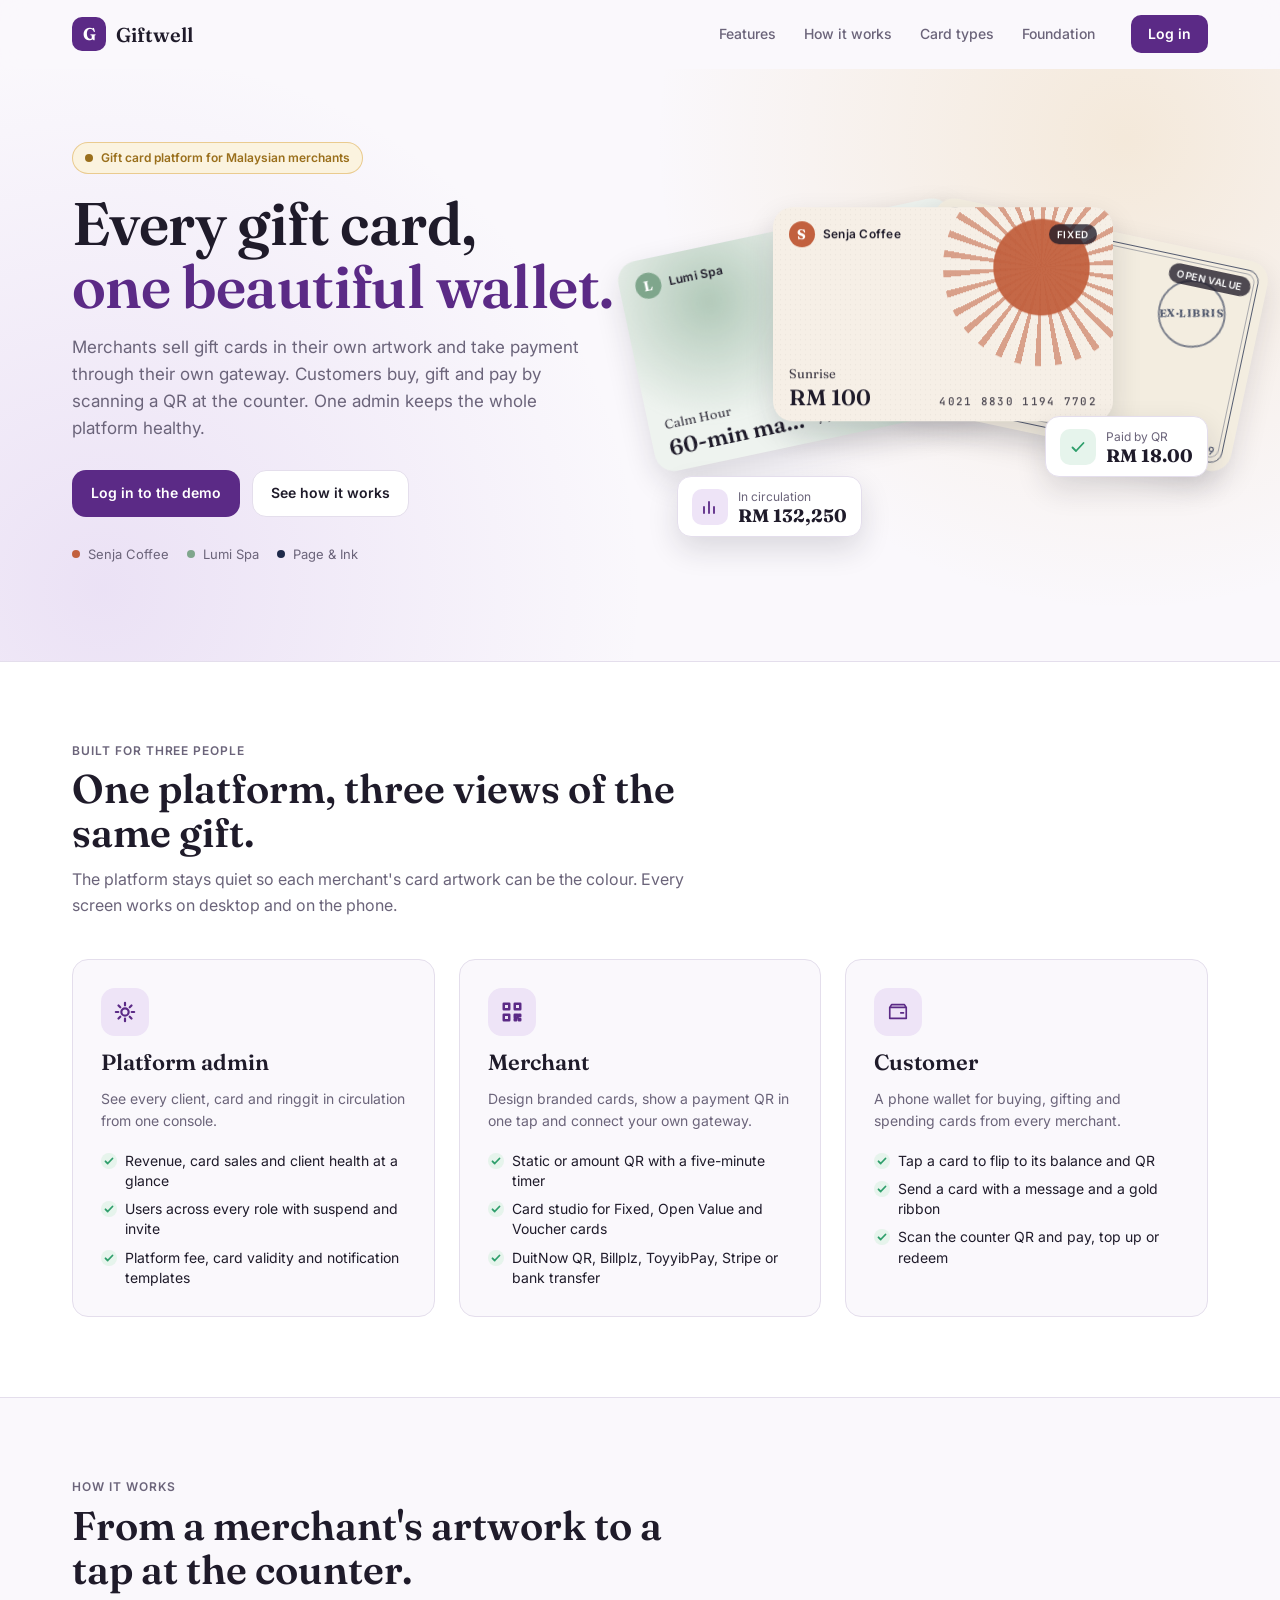
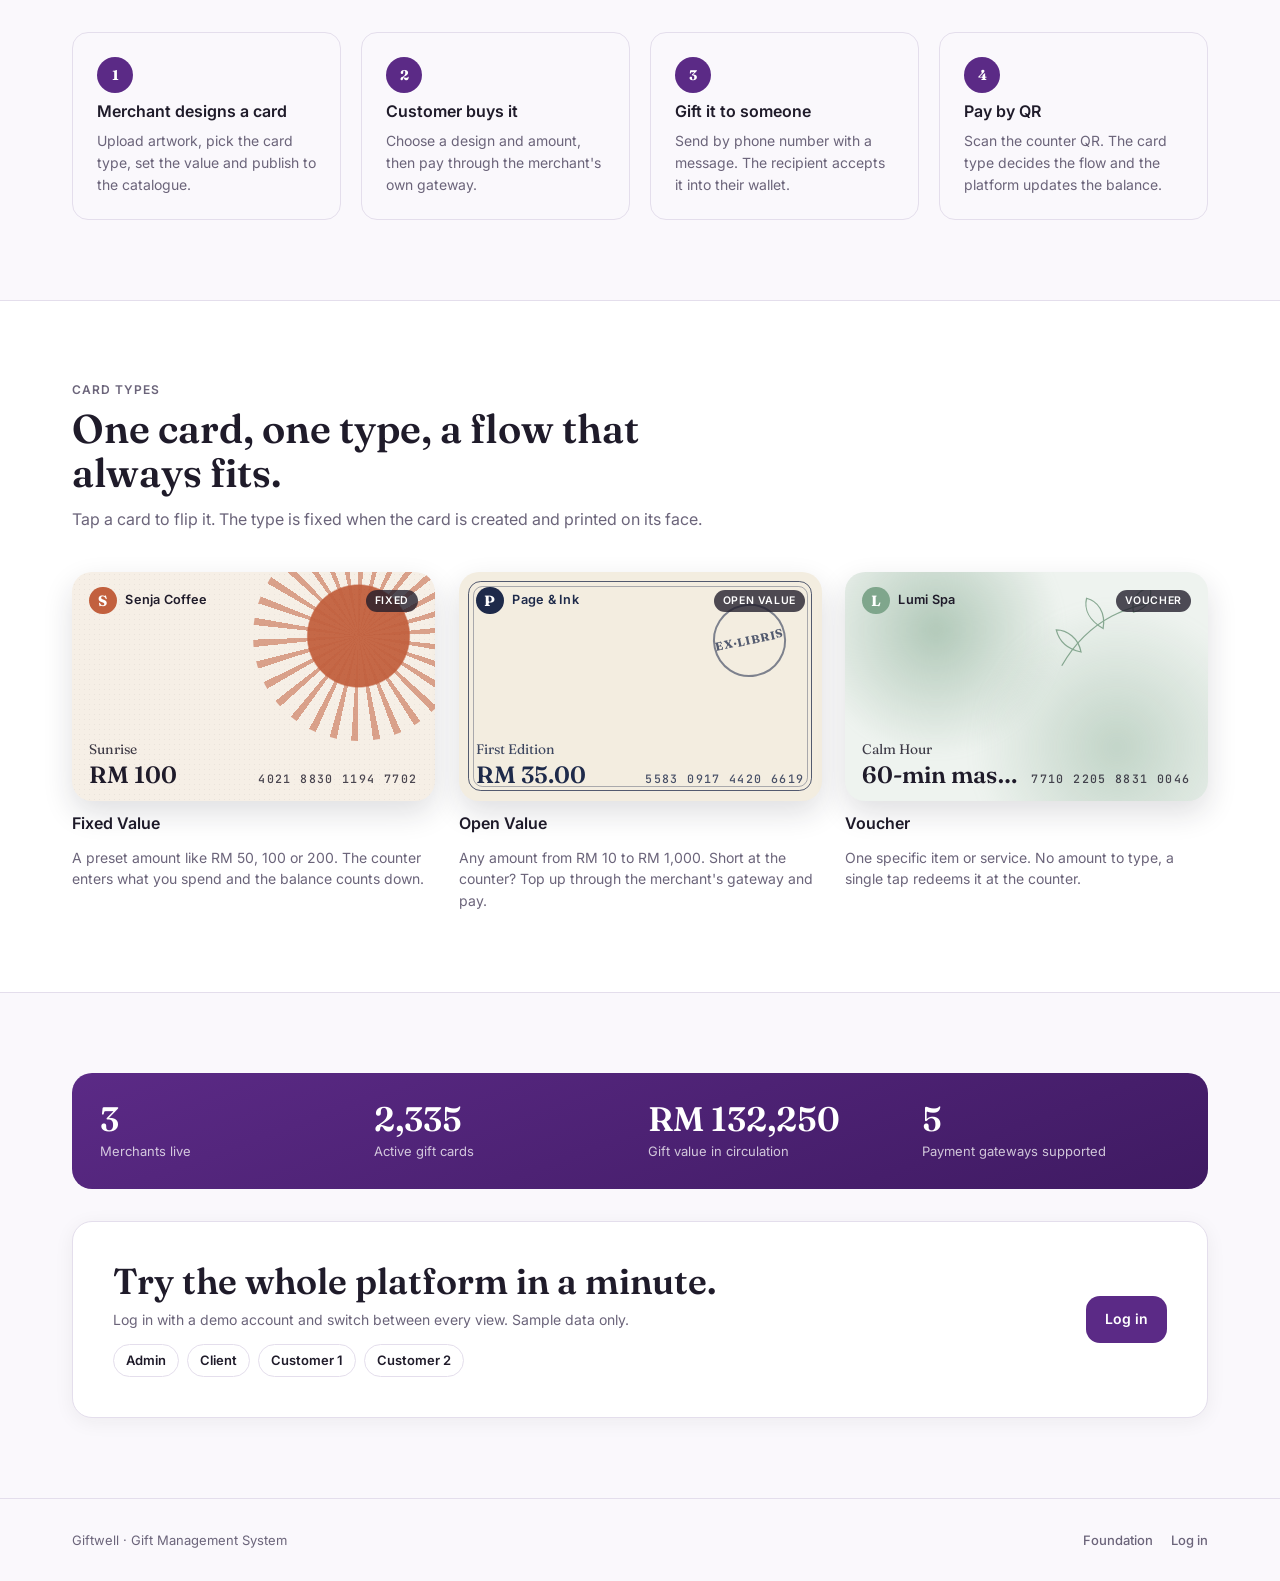
==== commit 0611011c: "[Phase 9/Fix] Remove Proposal Wording - Landing, Foundation and README read as the product === TECHN" ====
--- a/index.html
+++ b/index.html
@@ -5,7 +5,7 @@
 <meta name="viewport" content="width=device-width, initial-scale=1, viewport-fit=cover">
 <meta name="theme-color" content="#FAF8FC">
 <title>Giftwell - Gift cards for every merchant</title>
-<meta name="description" content="Giftwell is a multi-tenant gift card platform: merchants sell branded gift cards, customers buy, send and pay by QR, and one admin runs it all. Proposal demo.">
+<meta name="description" content="Giftwell is a multi-tenant gift card platform: merchants sell branded gift cards, customers buy, send and pay by QR, and one admin runs it all.">
 <link rel="stylesheet" href="assets/css/tokens.css">
 <link rel="stylesheet" href="assets/css/base.css">
 <link rel="stylesheet" href="assets/css/gift-card.css">
@@ -159,7 +159,7 @@
 
 <footer class="site-footer">
   <div class="landing-wrap site-footer-inner">
-    <span>Giftwell &middot; Gift Management System proposal demo for TNEX Malaysia Sdn Bhd</span>
+    <span>Giftwell &middot; Gift Management System</span>
     <span class="row-wrap" style="--gap:18px">
       <a href="foundation.html">Foundation</a>
       <a href="login.html">Log in</a>
--- a/assets/css/landing.css
+++ b/assets/css/landing.css
@@ -1,4 +1,4 @@
-/* Landing page - public front door of the Giftwell proposal demo.
+/* Landing page - public front door of Giftwell.
    Desktop: sticky header with anchor nav + Log in, two-column hero, three-column sections.
    Mobile: compact header (logo, Log in, menu), single-column sections. */
 
